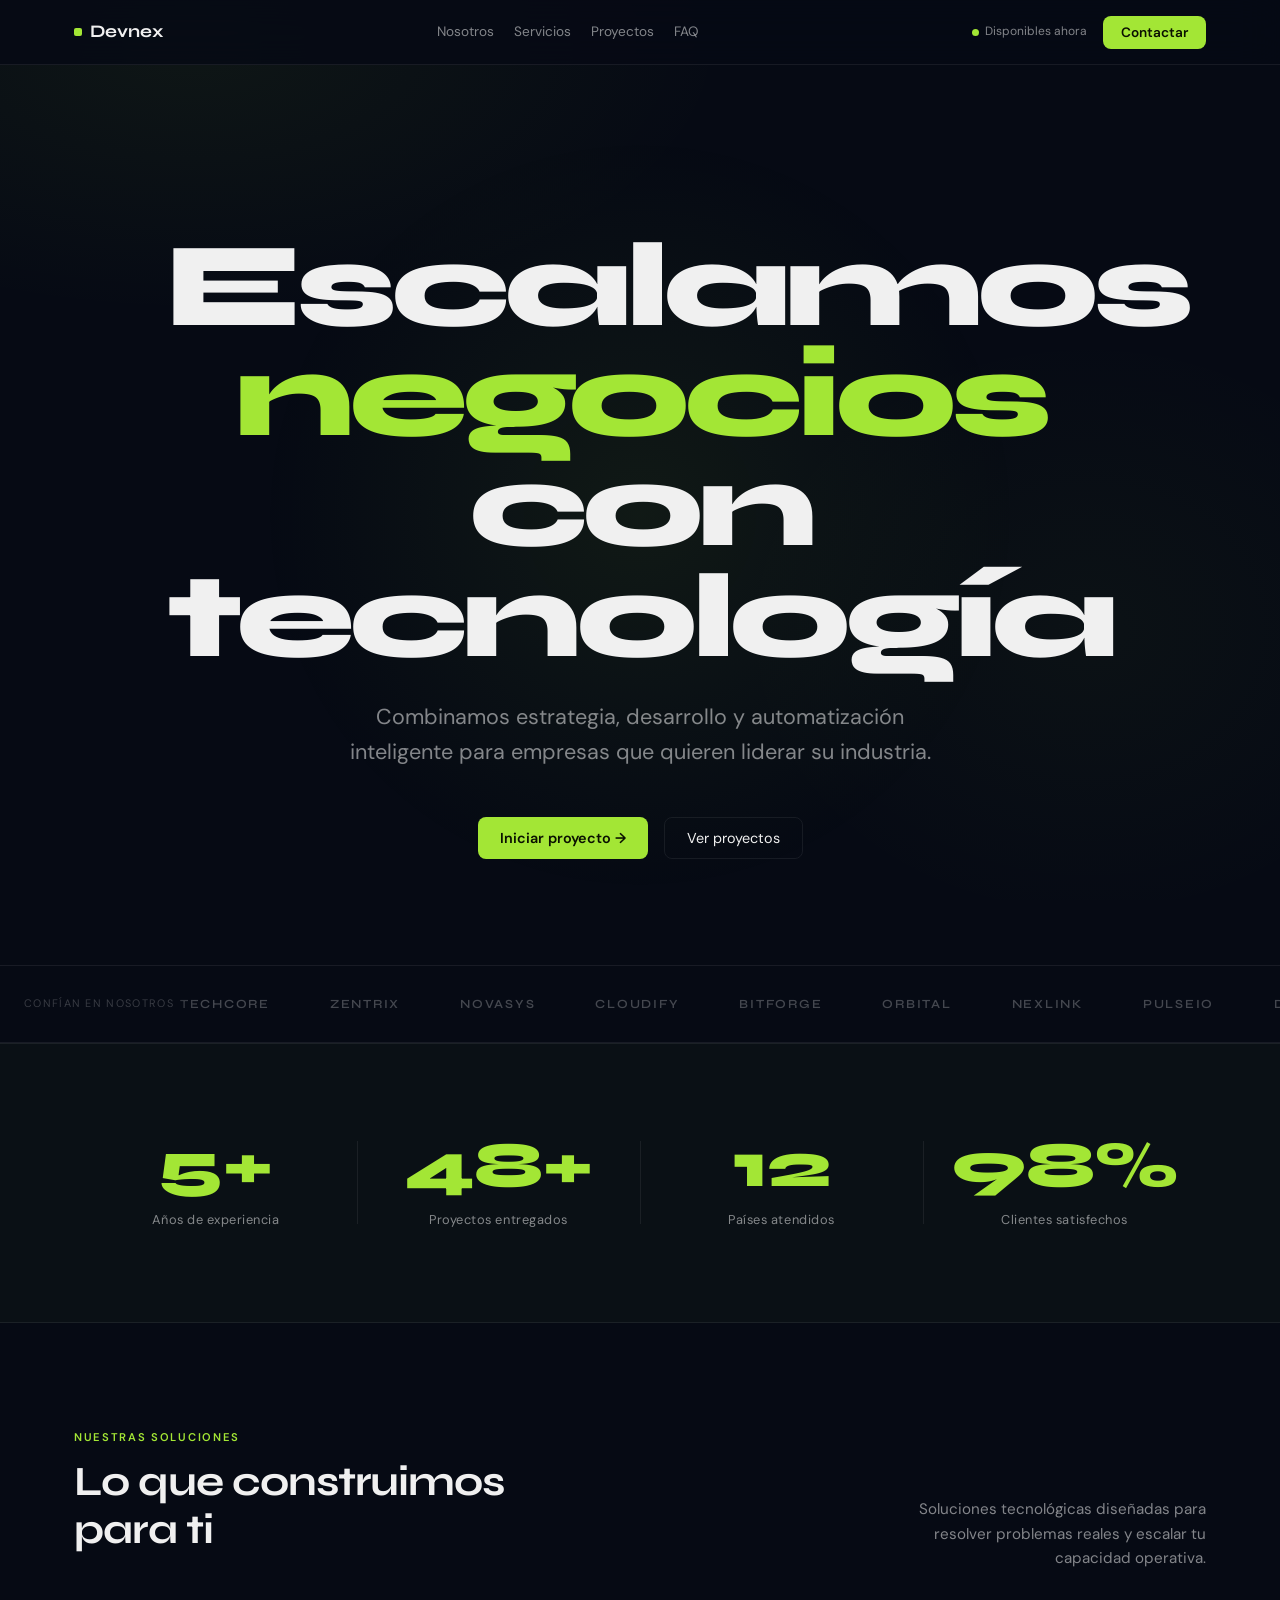
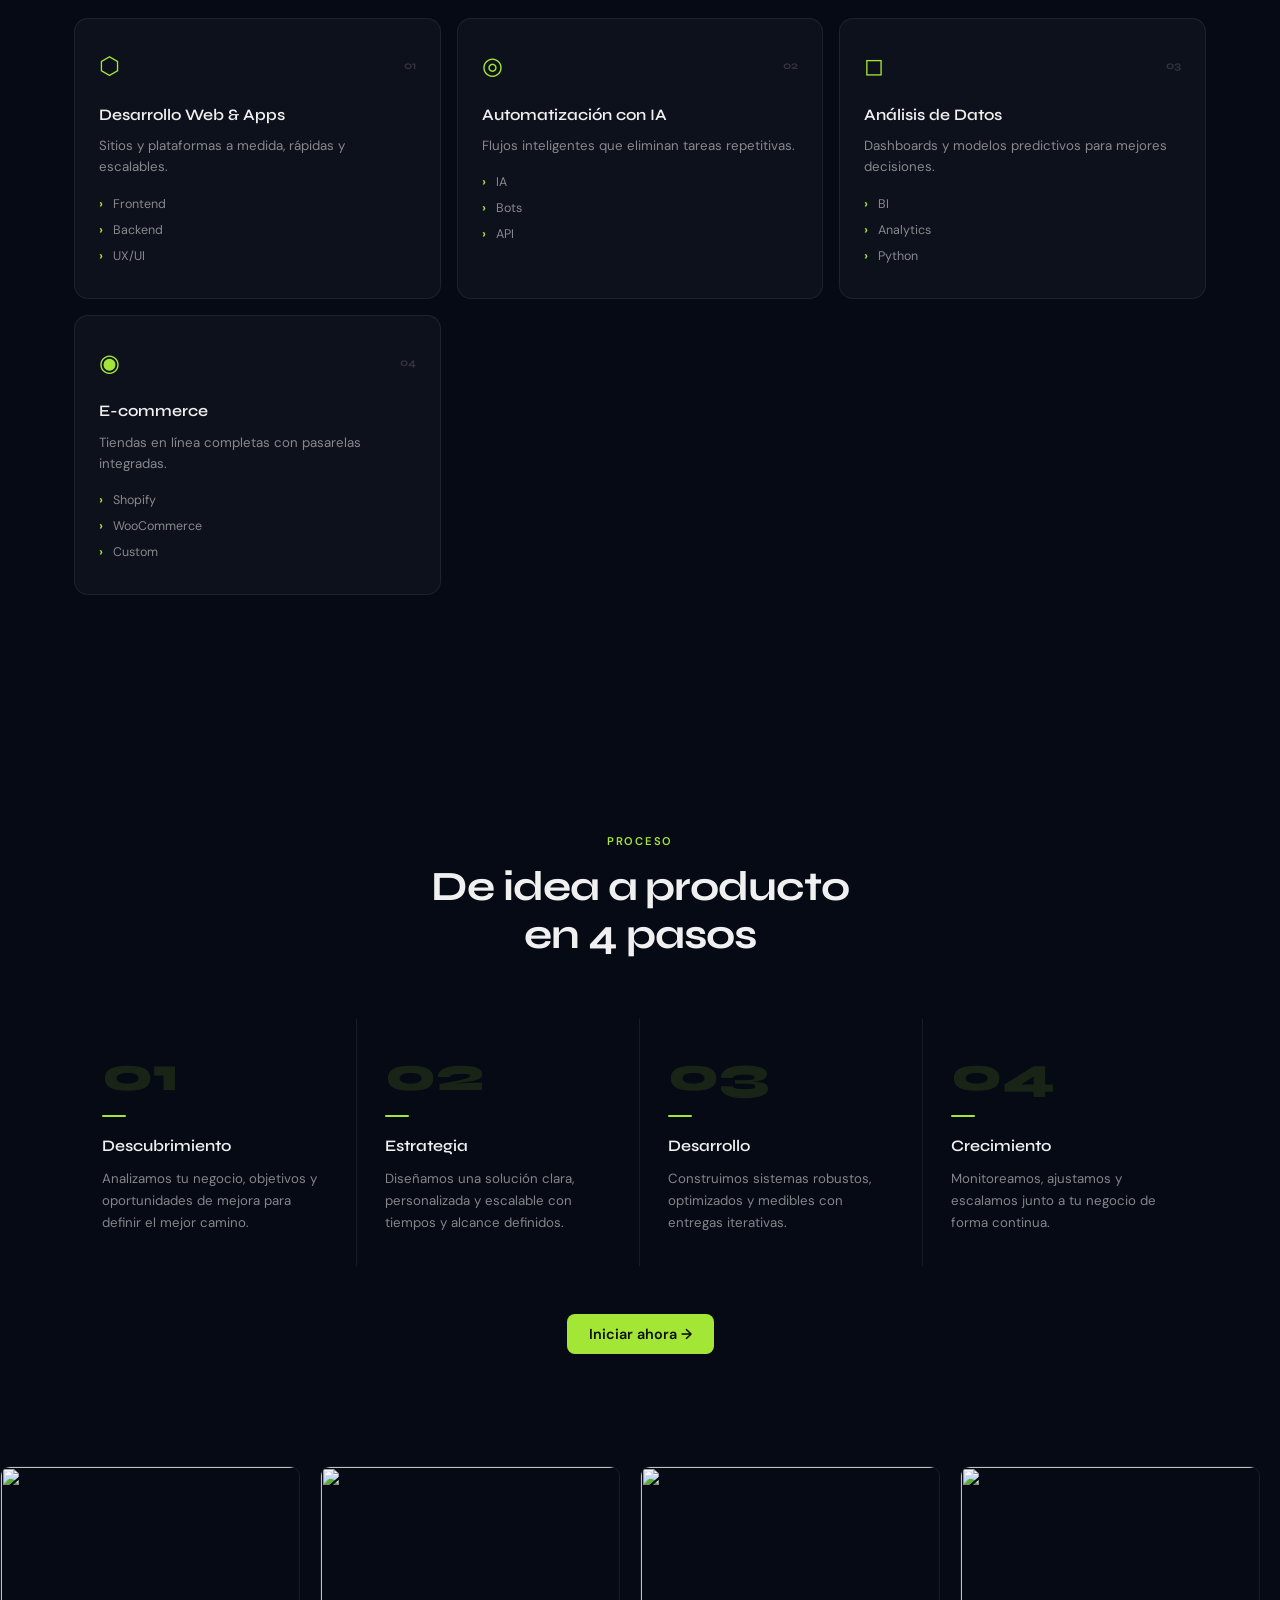
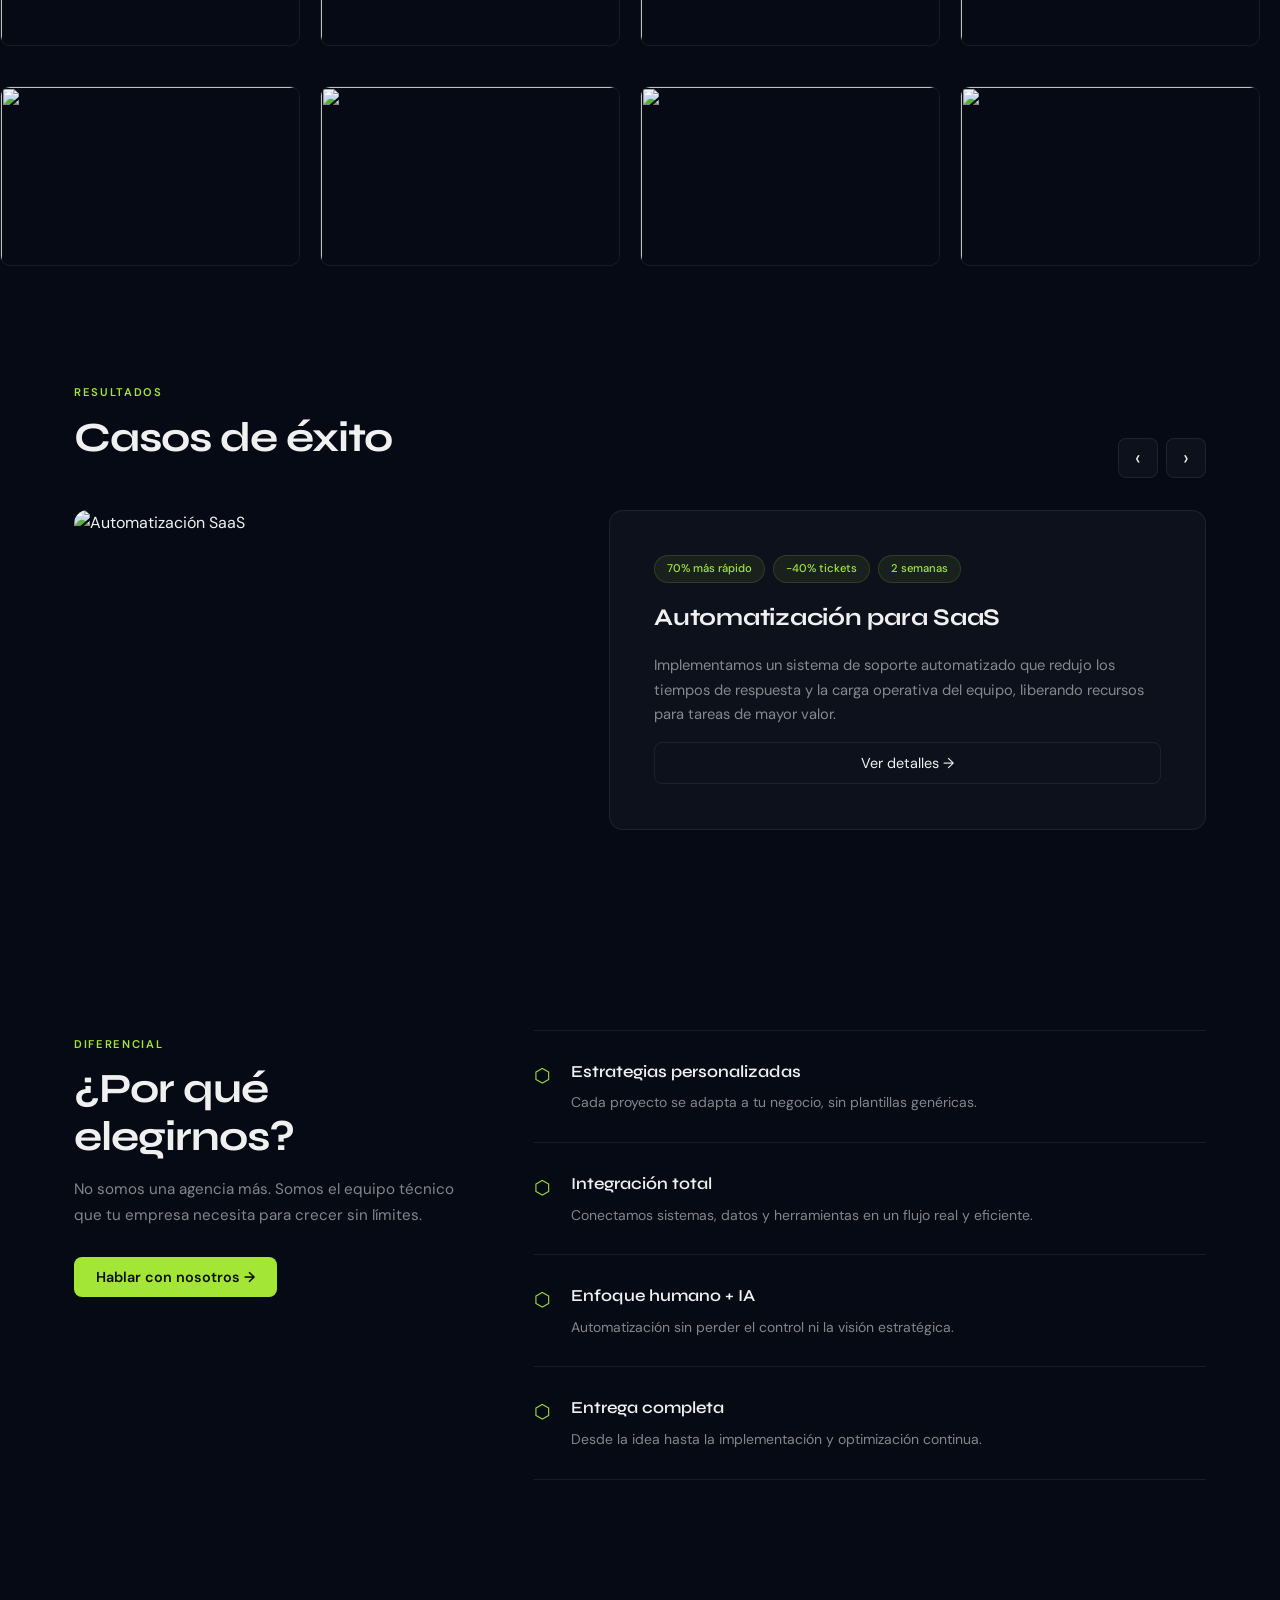
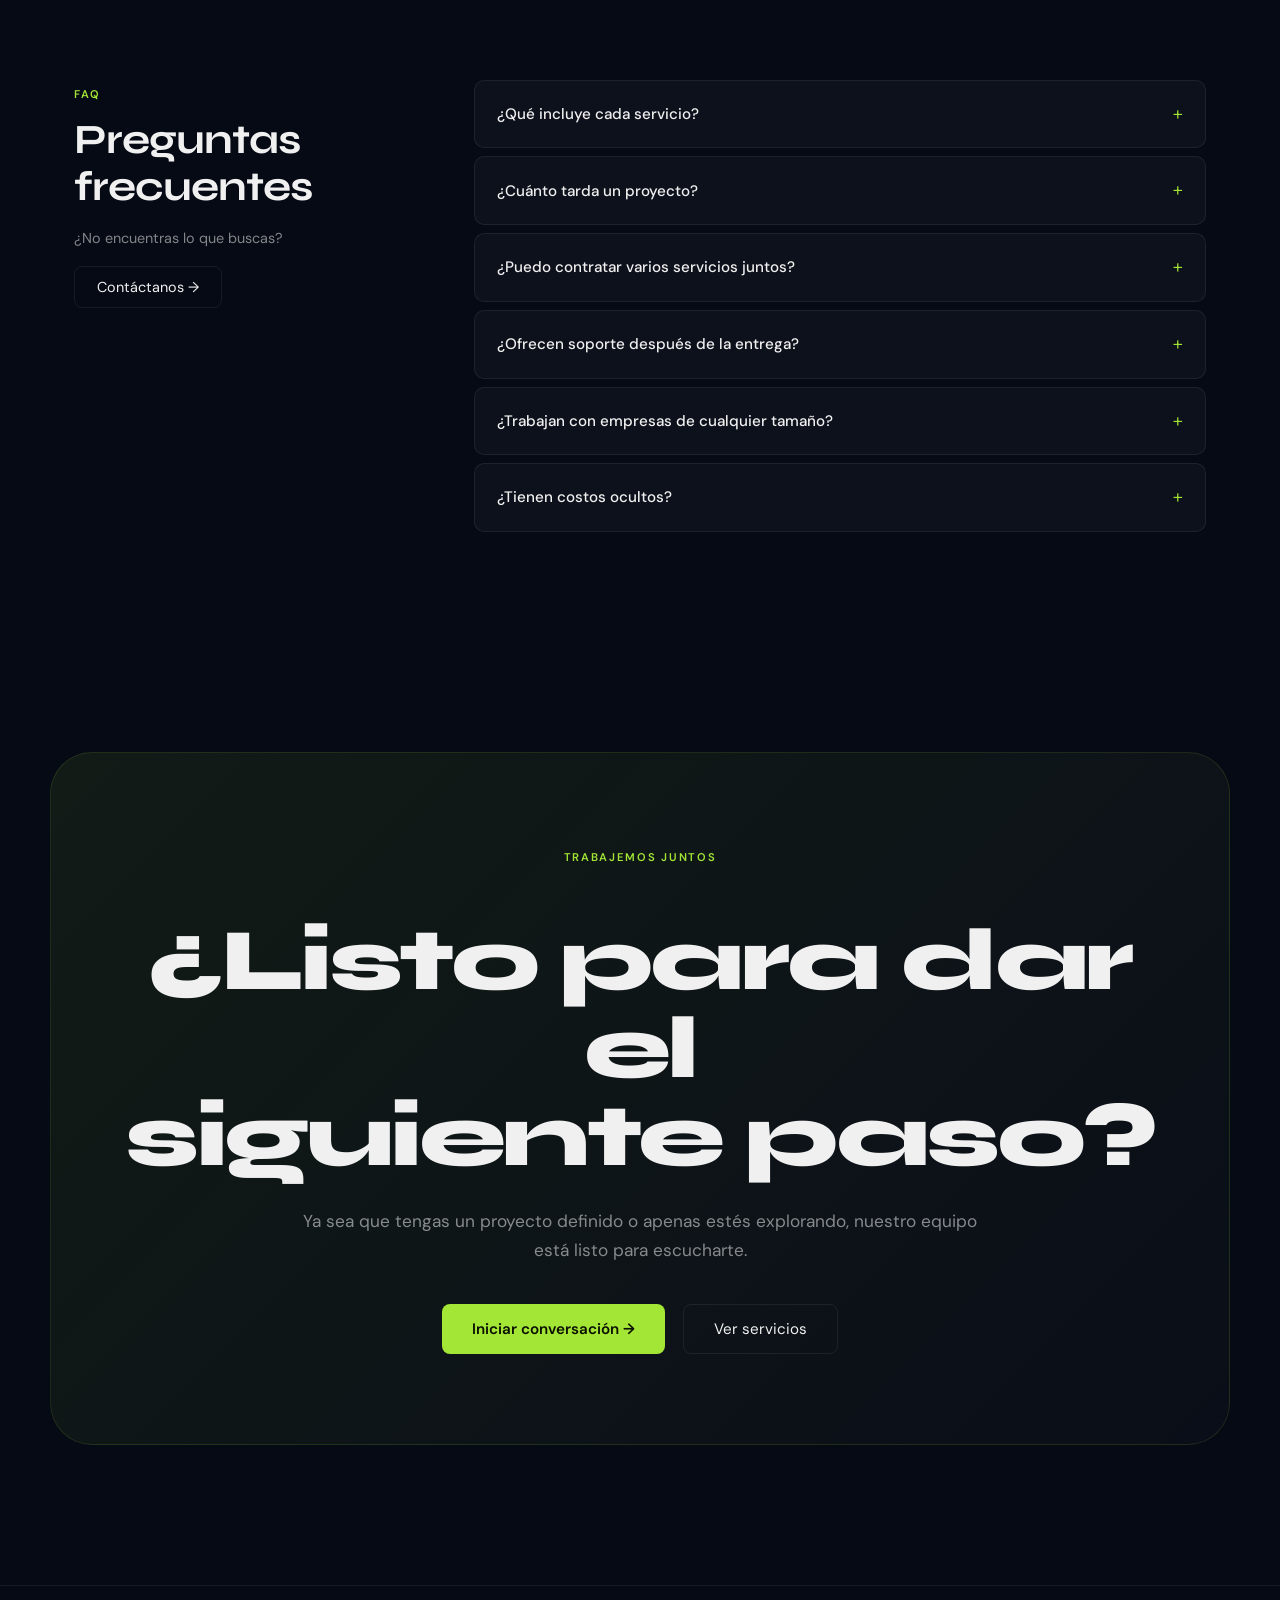
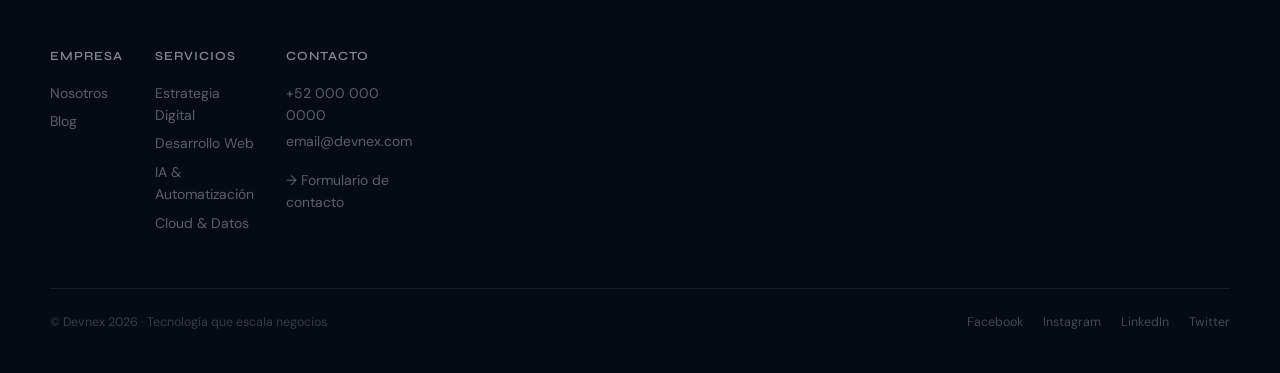
==== index.html @ ea2a99dd "pia" ====
<!doctype html>
<html lang="es">
    <head>
        <meta charset="UTF-8" />
        <meta name="viewport" content="width=device-width, initial-scale=1.0" />
        <title>Devnex — Tecnología que escala negocios</title>
        <link rel="stylesheet" href="css/style.css" />
        <link href="https://fonts.googleapis.com/css2?family=Syne:wght@700;800&family=DM+Sans:wght@400;500&display=swap" rel="stylesheet">
        <link
            href="https://fonts.googleapis.com/css2?family=Syne:wght@400;500;600;700;800&family=DM+Sans:ital,opsz,wght@0,9..40,300;0,9..40,400;0,9..40,500;1,9..40,300&display=swap"
            rel="stylesheet"
        />
    </head>
    <body>
        <header class="nav-wrapper">
            <div class="navbar">
                <a href="index.html" class="logo">
                    <span class="logo-dot"></span>Devnex
                </a>
                <nav class="nav-links">
                    <a href="nosotros.html">Nosotros</a>
                    <a href="carrito.html">Servicios</a>
                    <a href="#proyectos">Proyectos</a>
                    <a href="#faq">FAQ</a>
                </nav>
                <div class="nav-right">
                    <span class="nav-status"
                        ><span class="status-dot"></span>Disponibles ahora</span
                    >
                    <button
                        class="nav-btn"
                        onclick="window.location.href = 'contactar.html'"
                    >
                        Contactar
                    </button>
                </div>
                <button
                    class="nav-mobile-toggle"
                    id="mobileToggle"
                    aria-label="Menú"
                >
                    <span></span><span></span><span></span>
                </button>
            </div>
            <div class="nav-mobile-menu" id="mobileMenu">
                <a href="#mision">Nosotros</a>
                <a href="#servicios">Servicios</a>
                <a href="#proyectos">Proyectos</a>
                <a href="#faq">FAQ</a>
                <a href="contactar.html" class="mobile-cta">Contactar →</a>
            </div>
        </header>

        <main>
            <!-- HERO -->
            <section class="hero hero-centered">
                <div class="hero-noise"></div>
                <div class="hero-glow"></div>
                <div class="hero-inner">
                    <div class="hero-content-centered">
                        <h1 class="hero-title">
                            Escalamos<br />
                            <em>negocios</em><br />
                            con tecnología
                        </h1>
                        <p class="hero-sub">
                            Combinamos estrategia, desarrollo y automatización
                            inteligente para empresas que quieren liderar su
                            industria.
                        </p>
                        <div class="hero-actions">
                            <button
                                class="btn-primary"
                                onclick="window.location.href = 'contactar.html'"
                            >
                                Iniciar proyecto →
                            </button>
                            <button
                                class="btn-ghost"
                                onclick="document.getElementById('proyectos').scrollIntoView({ behavior: 'smooth' })"
                            >
                                Ver proyectos
                            </button>
                        </div>
                        </div>
                </div>
            </section>

            <!-- MARQUEE CLIENTES -->
            <div class="marquee-wrap">
                <div class="marquee-label">Confían en nosotros</div>
                <div class="marquee-track-wrap">
                    <div class="marquee-track">
                        <span>TechCore</span><span>Zentrix</span
                        ><span>NovaSys</span><span>Cloudify</span
                        ><span>BitForge</span><span>Orbital</span
                        ><span>Nexlink</span><span>PulseIO</span
                        ><span>DataBridge</span><span>Synapse</span>
                        <span>TechCore</span><span>Zentrix</span
                        ><span>NovaSys</span><span>Cloudify</span
                        ><span>BitForge</span><span>Orbital</span
                        ><span>Nexlink</span><span>PulseIO</span
                        ><span>DataBridge</span><span>Synapse</span>
                        <span>TechCore</span><span>Zentrix</span
                        ><span>NovaSys</span><span>Cloudify</span
                        ><span>BitForge</span><span>Orbital</span
                        ><span>Nexlink</span><span>PulseIO</span
                        ><span>DataBridge</span><span>Synapse</span>
                    </div>
                </div>
            </div>


            <!-- NÚMEROS -->
            <section class="numbers-section">
                <div class="numbers-inner">
                    <div class="number-item">
                        <span class="ni-num">5+</span>
                        <span class="ni-label">Años de experiencia</span>
                    </div>
                    <div class="number-item">
                        <span class="ni-num">48+</span>
                        <span class="ni-label">Proyectos entregados</span>
                    </div>
                    <div class="number-item">
                        <span class="ni-num">12</span>
                        <span class="ni-label">Países atendidos</span>
                    </div>
                    <div class="number-item">
                        <span class="ni-num">98%</span>
                        <span class="ni-label">Clientes satisfechos</span>
                    </div>
                </div>
            </section>
            <section id="Servicios" class="section">
                <div class="services-header">
                    <div>
                        <span class="section-tag">Nuestras Soluciones</span>
                        <h2 class="section-title">Lo que construimos<br>para ti</h2>
                    </div>
                    <p class="services-sub">
                        Soluciones tecnológicas diseñadas para resolver problemas reales y escalar tu capacidad operativa.
                    </p>
                </div>

                <div class="services-grid">
                    <div class="service-card" data-id="web">
                        <div class="service-check">✓</div>
                        <div class="sc-top">
                            <span class="service-icon">⬡</span>
                            <span class="sc-num">01</span>
                        </div>
                        <h3>Desarrollo Web & Apps</h3>
                        <p>Sitios y plataformas a medida, rápidas y escalables.</p>
                        <ul>
                            <li>Frontend</li>
                            <li>Backend</li>
                            <li>UX/UI</li>
                        </ul>
                    </div>

                    <div class="service-card" data-id="ia">
                        <div class="service-check">✓</div>
                        <div class="sc-top">
                            <span class="service-icon">◎</span>
                            <span class="sc-num">02</span>
                        </div>
                        <h3>Automatización con IA</h3>
                        <p>Flujos inteligentes que eliminan tareas repetitivas.</p>
                        <ul>
                            <li>IA</li>
                            <li>Bots</li>
                            <li>API</li>
                        </ul>
                    </div>

                    <div class="service-card" data-id="data">
                        <div class="service-check">✓</div>
                        <div class="sc-top">
                            <span class="service-icon">◻</span>
                            <span class="sc-num">03</span>
                        </div>
                        <h3>Análisis de Datos</h3>
                        <p>Dashboards y modelos predictivos para mejores decisiones.</p>
                        <ul>
                            <li>BI</li>
                            <li>Analytics</li>
                            <li>Python</li>
                        </ul>
                    </div>

                    <div class="service-card" data-id="ecommerce">
                        <div class="service-check">✓</div>
                        <div class="sc-top">
                            <span class="service-icon">◉</span>
                            <span class="sc-num">04</span>
                        </div>
                        <h3>E-commerce</h3>
                        <p>Tiendas en línea completas con pasarelas integradas.</p>
                        <ul>
                            <li>Shopify</li>
                            <li>WooCommerce</li>
                            <li>Custom</li>
                        </ul>
                    </div>
                </div>
            </section>

                <!-- CARRITO FLOTANTE -->
                <div class="cart-bar" id="cartBar">
                    <div class="cart-info">
                        <span class="cart-icon">🛒</span>
                        <span id="cartCount">0 servicio seleccionado</span>
                    </div>
                    <div class="cart-services" id="cartServices"></div>
                    <button onclick="irAContacto()" class="nav-btn">Solicitar cotización</button>
                </div>
            </section>

            <!-- PROCESO -->
            <section class="section process-section">
                <div class="process-header">
                    <div class="section-tag">Proceso</div>
                    <h2 class="section-title">
                        De idea a producto<br />en 4 pasos
                    </h2>
                </div>
                <div class="process-grid">
                    <div class="process-step">
                        <div class="ps-num">01</div>
                        <div class="ps-line"></div>
                        <h3>Descubrimiento</h3>
                        <p>
                            Analizamos tu negocio, objetivos y oportunidades de
                            mejora para definir el mejor camino.
                        </p>
                    </div>
                    <div class="process-step">
                        <div class="ps-num">02</div>
                        <div class="ps-line"></div>
                        <h3>Estrategia</h3>
                        <p>
                            Diseñamos una solución clara, personalizada y
                            escalable con tiempos y alcance definidos.
                        </p>
                    </div>
                    <div class="process-step">
                        <div class="ps-num">03</div>
                        <div class="ps-line"></div>
                        <h3>Desarrollo</h3>
                        <p>
                            Construimos sistemas robustos, optimizados y
                            medibles con entregas iterativas.
                        </p>
                    </div>
                    <div class="process-step">
                        <div class="ps-num">04</div>
                        <div class="ps-line"></div>
                        <h3>Crecimiento</h3>
                        <p>
                            Monitoreamos, ajustamos y escalamos junto a tu
                            negocio de forma continua.
                        </p>
                    </div>
                </div>
                <div class="process-cta">
                    <button
                        class="btn-primary"
                        onclick="window.location.href = 'contactar.html'"
                    >
                        Iniciar ahora →
                    </button>
                </div>
            </section>

            <!-- CARRUSEL PROYECTOS -->
            <div class="img-scroll-wrap">
                <div class="img-scroll-track left">
                    <img
                        src="https://www.titanui.com/wp-content/uploads/2025/10/21/aidea-saas-dashboard-ui-kit.webp"
                        alt=""
                    />
                    <img
                        src="https://cdn.prod.website-files.com/5f16d69f1760cdba99c3ce6e/673c8e25b0be5dd96d25e5a5_64b10c2aa24dbe4c82d6fa4d_11.png"
                        alt=""
                    />
                    <img
                        src="https://framerusercontent.com/images/juIgFVAOhsIo2TQvdl3am6Bp7w.png?width=2160&height=1534"
                        alt=""
                    />
                    <img
                        src="https://preview.redd.it/what-exactly-is-this-saas-ui-style-called-neon-grid-3d-v0-g70boej02qwe1.png?width=640&crop=smart&auto=webp&s=f8482c7e18ef972d7033864b88325ee93d3d7049"
                        alt=""
                    />
                    <img
                        src="https://miro.medium.com/v2/resize:fit:1400/1*g-vD8i6Gf-t-m9zwk8NJjg.png"
                        alt=""
                    />
                    <img
                        src="https://www.titanui.com/wp-content/uploads/2025/10/21/aidea-saas-dashboard-ui-kit.webp"
                        alt=""
                    />
                    <img
                        src="https://cdn.prod.website-files.com/5f16d69f1760cdba99c3ce6e/673c8e25b0be5dd96d25e5a5_64b10c2aa24dbe4c82d6fa4d_11.png"
                        alt=""
                    />
                    <img
                        src="https://framerusercontent.com/images/juIgFVAOhsIo2TQvdl3am6Bp7w.png?width=2160&height=1534"
                        alt=""
                    />
                </div>
            </div>
            <div class="img-scroll-wrap" style="margin-top: 16px">
                <div class="img-scroll-track right">
                    <img
                        src="https://miro.medium.com/v2/resize:fit:1400/1*g-vD8i6Gf-t-m9zwk8NJjg.png"
                        alt=""
                    />
                    <img
                        src="https://preview.redd.it/what-exactly-is-this-saas-ui-style-called-neon-grid-3d-v0-g70boej02qwe1.png?width=640&crop=smart&auto=webp&s=f8482c7e18ef972d7033864b88325ee93d3d7049"
                        alt=""
                    />
                    <img
                        src="https://www.titanui.com/wp-content/uploads/2025/10/21/aidea-saas-dashboard-ui-kit.webp"
                        alt=""
                    />
                    <img
                        src="https://framerusercontent.com/images/juIgFVAOhsIo2TQvdl3am6Bp7w.png?width=2160&height=1534"
                        alt=""
                    />
                    <img
                        src="https://cdn.prod.website-files.com/5f16d69f1760cdba99c3ce6e/673c8e25b0be5dd96d25e5a5_64b10c2aa24dbe4c82d6fa4d_11.png"
                        alt=""
                    />
                    <img
                        src="https://miro.medium.com/v2/resize:fit:1400/1*g-vD8i6Gf-t-m9zwk8NJjg.png"
                        alt=""
                    />
                    <img
                        src="https://preview.redd.it/what-exactly-is-this-saas-ui-style-called-neon-grid-3d-v0-g70boej02qwe1.png?width=640&crop=smart&auto=webp&s=f8482c7e18ef972d7033864b88325ee93d3d7049"
                        alt=""
                    />
                    <img
                        src="https://www.titanui.com/wp-content/uploads/2025/10/21/aidea-saas-dashboard-ui-kit.webp"
                        alt=""
                    />
                </div>
            </div>

            <!-- CASOS DE ÉXITO -->
            <section id="proyectos" class="section cases-section">
                <div class="cases-header">
                    <div>
                        <div class="section-tag">Resultados</div>
                        <h2 class="section-title">Casos de éxito</h2>
                    </div>
                    <div class="carousel-buttons">
                        <button id="prevBtn" aria-label="Anterior">‹</button>
                        <button id="nextBtn" aria-label="Siguiente">›</button>
                    </div>
                </div>
                <div class="carousel">
                    <div class="slide active">
                        <div class="slide-image">
                            <img
                                src="https://fiverr-res.cloudinary.com/images/q_auto,f_auto/gigs/292113560/original/9efb87c6de5c155f86d432d423388dc5d6fb74bb/design-dashboard-design-and-saas-dashboard-ui-ux.jpg"
                                alt="Automatización SaaS"
                            />
                        </div>
                        <div class="slide-content">
                            <div class="slide-tags">
                                <span>70% más rápido</span
                                ><span>−40% tickets</span><span>2 semanas</span>
                            </div>
                            <h3>Automatización para SaaS</h3>
                            <p>
                                Implementamos un sistema de soporte automatizado
                                que redujo los tiempos de respuesta y la carga
                                operativa del equipo, liberando recursos para
                                tareas de mayor valor.
                            </p>
                            <button
                                class="btn-ghost"
                                onclick="
                                    window.location.href = 'contactar.html'
                                "
                            >
                                Ver detalles →
                            </button>
                        </div>
                    </div>
                    <div class="slide">
                        <div class="slide-image">
                            <img
                                src="https://framerusercontent.com/images/juIgFVAOhsIo2TQvdl3am6Bp7w.png?width=2160&height=1534"
                                alt="Dashboard avanzado"
                            />
                        </div>
                        <div class="slide-content">
                            <div class="slide-tags">
                                <span>Tiempo real</span
                                ><span>+60% eficiencia</span
                                ><span>UX optimizada</span>
                            </div>
                            <h3>Dashboard avanzado</h3>
                            <p>
                                Desarrollamos un dashboard interactivo que
                                centraliza métricas clave en tiempo real,
                                facilitando decisiones basadas en datos. La
                                solución redujo tiempos de análisis y mejoró la
                                experiencia del equipo.
                            </p>
                            <button
                                class="btn-ghost"
                                onclick="
                                    window.location.href = 'contactar.html'
                                "
                            >
                                Ver detalles →
                            </button>
                        </div>
                    </div>
                </div>
            </section>

            <!-- POR QUÉ ELEGIRNOS -->
            <section class="section why-section">
                <div class="why-inner">
                    <div class="why-left">
                        <div class="section-tag">Diferencial</div>
                        <h2 class="section-title">¿Por qué<br />elegirnos?</h2>
                        <p>
                            No somos una agencia más. Somos el equipo técnico
                            que tu empresa necesita para crecer sin límites.
                        </p>
                        <button
                            class="btn-primary"
                            onclick="window.location.href = 'contactar.html'"
                        >
                            Hablar con nosotros →
                        </button>
                    </div>
                    <div class="why-right">
                        <div class="why-item">
                            <div class="wi-icon">⬡</div>
                            <div>
                                <h3>Estrategias personalizadas</h3>
                                <p>
                                    Cada proyecto se adapta a tu negocio, sin
                                    plantillas genéricas.
                                </p>
                            </div>
                        </div>
                        <div class="why-item">
                            <div class="wi-icon">⬡</div>
                            <div>
                                <h3>Integración total</h3>
                                <p>
                                    Conectamos sistemas, datos y herramientas en
                                    un flujo real y eficiente.
                                </p>
                            </div>
                        </div>
                        <div class="why-item">
                            <div class="wi-icon">⬡</div>
                            <div>
                                <h3>Enfoque humano + IA</h3>
                                <p>
                                    Automatización sin perder el control ni la
                                    visión estratégica.
                                </p>
                            </div>
                        </div>
                        <div class="why-item">
                            <div class="wi-icon">⬡</div>
                            <div>
                                <h3>Entrega completa</h3>
                                <p>
                                    Desde la idea hasta la implementación y
                                    optimización continua.
                                </p>
                            </div>
                        </div>
                    </div>
                </div>
            </section>

            <!-- FAQ -->
            <section id="faq" class="section faq-section">
                <div class="faq-inner">
                    <div class="faq-left">
                        <div class="section-tag">FAQ</div>
                        <h2 class="section-title">Preguntas<br />frecuentes</h2>
                        <p>¿No encuentras lo que buscas?</p>
                        <button
                            class="btn-ghost"
                            onclick="window.location.href = 'contactar.html'"
                            style="margin-top: 16px"
                        >
                            Contáctanos →
                        </button>
                    </div>
                    <div class="faq-right">
                        <details>
                            <summary>¿Qué incluye cada servicio?</summary>
                            <p>
                                Cada servicio incluye análisis inicial,
                                desarrollo o implementación, pruebas de calidad,
                                entrega final y soporte post-lanzamiento. El
                                alcance exacto se define en la consulta inicial
                                sin costo.
                            </p>
                        </details>
                        <details>
                            <summary>¿Cuánto tarda un proyecto?</summary>
                            <p>
                                Depende del alcance. Proyectos simples pueden
                                estar listos en 2–3 semanas; proyectos complejos
                                toman entre 6 y 12 semanas. Siempre definimos
                                tiempos claros desde el inicio.
                            </p>
                        </details>
                        <details>
                            <summary>
                                ¿Puedo contratar varios servicios juntos?
                            </summary>
                            <p>
                                Sí, muchos clientes contratan paquetes de
                                servicios complementarios. Usa el selector de
                                arriba para elegir lo que necesitas y te haremos
                                una propuesta integrada.
                            </p>
                        </details>
                        <details>
                            <summary>
                                ¿Ofrecen soporte después de la entrega?
                            </summary>
                            <p>
                                Sí. Todos los proyectos incluyen período de
                                soporte inicial. También ofrecemos planes de
                                mantenimiento continuo para asegurar que todo
                                funcione perfectamente a largo plazo.
                            </p>
                        </details>
                        <details>
                            <summary>
                                ¿Trabajan con empresas de cualquier tamaño?
                            </summary>
                            <p>
                                Desde startups hasta empresas consolidadas.
                                Adaptamos nuestro enfoque según el tamaño,
                                sector y necesidades específicas de cada
                                organización.
                            </p>
                        </details>
                        <details>
                            <summary>¿Tienen costos ocultos?</summary>
                            <p>
                                Nunca. Todas nuestras propuestas son detalladas,
                                transparentes y sin letra chica. El precio
                                acordado es el precio final.
                            </p>
                        </details>
                    </div>
                </div>
            </section>

            <section class="about-cta">
                <div class="about-cta-inner">
                    <div class="section-tag">Trabajemos juntos</div>
                    <h2>¿Listo para dar el<br />siguiente paso?</h2>
                    <p>
                        Ya sea que tengas un proyecto definido o apenas estés
                        explorando, nuestro equipo está listo para escucharte.
                    </p>
                    <div class="about-cta-actions">
                        <button
                            class="btn-primary btn-large"
                            onclick="window.location.href = 'contactar.html'"
                        >
                            Iniciar conversación →
                        </button>
                        <button
                            class="btn-ghost btn-large"
                            onclick="window.location.href = 'carrito.html'"
                        >
                            Ver servicios
                        </button>
                    </div>
                </div>
            </section>

            <!-- FOOTER -->
            <footer class="footer">
                <div class="footer-main">
                    <div class="footer-links">
                        <div>
                            <h4>Empresa</h4>
                            <a href="#mision">Nosotros</a>
                            <a href="#blog">Blog</a>
                        </div>
                        <div>
                            <h4>Servicios</h4>
                            <a href="#servicios">Estrategia Digital</a>
                            <a href="#servicios">Desarrollo Web</a>
                            <a href="#servicios">IA & Automatización</a>
                            <a href="#servicios">Cloud & Datos</a>
                        </div>
                        <div id="contacto">
                            <h4>Contacto</h4>
                            <p>+52 000 000 0000</p>
                            <p>email@devnex.com</p>
                            <a
                                href="contactar.html"
                                style="margin-top: 12px; display: inline-block"
                                >→ Formulario de contacto</a
                            >
                        </div>
                    </div>
                </div>
                <div class="footer-bottom">
                    <p class="copy">
                        © Devnex 2026 · Tecnología que escala negocios
                    </p>
                    <div class="footer-social">
                        <a href="#">Facebook</a>
                        <a href="#">Instagram</a>
                        <a href="#">LinkedIn</a>
                        <a href="#">Twitter</a>
                    </div>
                </div>
            </footer>
        </main>

        <script defer src="js/main.js"></script>
    </body>
</html>
---- css/style.css ----
*,
*::before,
*::after {
    margin: 0;
    padding: 0;
    box-sizing: border-box;
}

:root {
    --lime: #a3e635;
    --lime-dim: rgba(163, 230, 53, 0.1);
    --lime-glow: rgba(163, 230, 53, 0.22);
    --bg: #060a14;
    --bg-card: rgba(255, 255, 255, 0.03);
    --border: rgba(255, 255, 255, 0.07);
    --border-hover: rgba(163, 230, 53, 0.3);
    --text: #f0f0f0;
    --muted: rgba(255, 255, 255, 0.5);
    --font-display: "Syne", sans-serif;
    --font-body: "DM Sans", sans-serif;
    --radius: 14px;
    --max: 1180px;
}

html {
    scroll-behavior: smooth;
}

body {
    font-family: var(--font-body);
    color: var(--text);
    background: var(--bg);
    background-image:
        radial-gradient(
            ellipse 70% 50% at 15% 5%,
            rgba(163, 230, 53, 0.055) 0%,
            transparent 60%
        ),
        radial-gradient(
            ellipse 50% 60% at 85% 70%,
            rgba(163, 230, 53, 0.035) 0%,
            transparent 55%
        );
    background-attachment: fixed;
    line-height: 1.6;
    font-size: 16px;
    overflow-x: hidden;
}

.nav-wrapper {
    position: sticky;
    top: 0;
    z-index: 300;
    background: rgba(6, 10, 20, 0.85);
    backdrop-filter: blur(20px);
    border-bottom: 1px solid var(--border);
}

.navbar {
    display: flex;
    align-items: center;
    gap: 24px;
    max-width: var(--max);
    margin: 0 auto;
    padding: 0 24px;
    height: 64px;
}

.logo {
    font-family: var(--font-display);
    font-weight: 700;
    font-size: 1.1rem;
    display: flex;
    align-items: center;
    gap: 8px;
    text-decoration: none;
    color: var(--text);
    flex-shrink: 0;
}

.logo-dot {
    width: 8px;
    height: 8px;
    background: var(--lime);
    border-radius: 2px;
    flex-shrink: 0;
}

.nav-links {
    display: flex;
    gap: 20px;
    flex: 1;
    justify-content: center;
}

.nav-links a {
    color: var(--muted);
    text-decoration: none;
    font-size: 0.85rem;
    font-weight: 400;
    transition: color 0.2s;
    white-space: nowrap;
}
.nav-links a:hover {
    color: var(--text);
}

.nav-right {
    display: flex;
    align-items: center;
    gap: 16px;
    flex-shrink: 0;
}

.nav-status {
    display: flex;
    align-items: center;
    gap: 6px;
    font-size: 0.75rem;
    color: var(--muted);
    white-space: nowrap;
}

.status-dot {
    width: 7px;
    height: 7px;
    background: var(--lime);
    border-radius: 50%;
    animation: pulse-dot 2s ease-in-out infinite;
}

@keyframes pulse-dot {
    0%,
    100% {
        box-shadow: 0 0 0 0 rgba(163, 230, 53, 0.5);
    }
    50% {
        box-shadow: 0 0 0 5px rgba(163, 230, 53, 0);
    }
}

.nav-btn {
    background: var(--lime);
    color: #0a1000;
    font-family: var(--font-body);
    font-weight: 600;
    font-size: 0.85rem;
    padding: 8px 18px;
    border-radius: 8px;
    border: none;
    cursor: pointer;
    transition:
        opacity 0.2s,
        transform 0.15s;
    white-space: nowrap;
}
.nav-btn:hover {
    opacity: 0.9;
    transform: translateY(-1px);
}

.nav-mobile-toggle {
    display: none;
    flex-direction: column;
    gap: 5px;
    background: none;
    border: none;
    padding: 4px;
    cursor: pointer;
    margin-left: auto;
}
.nav-mobile-toggle span {
    display: block;
    width: 22px;
    height: 2px;
    background: var(--text);
    border-radius: 2px;
    transition:
        transform 0.25s,
        opacity 0.2s;
}
.nav-mobile-toggle.active span:nth-child(1) {
    transform: translateY(7px) rotate(45deg);
}
.nav-mobile-toggle.active span:nth-child(2) {
    opacity: 0;
}
.nav-mobile-toggle.active span:nth-child(3) {
    transform: translateY(-7px) rotate(-45deg);
}

.nav-mobile-menu {
    display: none;
    flex-direction: column;
    gap: 4px;
    padding: 16px 24px 20px;
    border-top: 1px solid var(--border);
    background: rgba(6, 10, 20, 0.97);
}
.nav-mobile-menu.open {
    display: flex;
}
.nav-mobile-menu a {
    color: var(--muted);
    text-decoration: none;
    font-size: 0.9rem;
    padding: 10px 0;
    border-bottom: 1px solid rgba(255, 255, 255, 0.04);
    transition: color 0.2s;
}
.nav-mobile-menu a:hover {
    color: var(--text);
}
.nav-mobile-menu .mobile-cta {
    color: var(--lime);
    border: none;
    margin-top: 8px;
    font-weight: 600;
}

button {
    cursor: pointer;
    font-family: var(--font-body);
}

.btn-primary {
    background: var(--lime);
    color: #0a1000;
    font-weight: 600;
    font-size: 0.9rem;
    padding: 11px 22px;
    border-radius: 8px;
    border: none;
    transition:
        opacity 0.2s,
        transform 0.15s;
}
.btn-primary:hover {
    opacity: 0.9;
    transform: translateY(-1px);
}

.btn-ghost {
    background: transparent;
    color: var(--text);
    font-size: 0.9rem;
    font-weight: 400;
    padding: 11px 22px;
    border-radius: 8px;
    border: 1px solid var(--border);
    transition:
        border-color 0.2s,
        background 0.2s;
    text-decoration: none;
    display: inline-block;
}
.btn-ghost:hover {
    border-color: rgba(255, 255, 255, 0.2);
    background: rgba(255, 255, 255, 0.04);
}

.btn-large {
    padding: 14px 30px;
    font-size: 0.95rem;
}

.badge {
    display: inline-block;
    background: rgba(163, 230, 53, 0.1);
    border: 1px solid rgba(163, 230, 53, 0.2);
    color: var(--lime);
    padding: 5px 14px;
    border-radius: 20px;
    font-size: 0.78rem;
    font-weight: 500;
}

.section-tag {
    display: inline-block;
    font-size: 0.7rem;
    font-weight: 600;
    letter-spacing: 0.15em;
    text-transform: uppercase;
    color: var(--lime);
    margin-bottom: 12px;
}

.section-title {
    font-family: var(--font-display);
    font-size: clamp(1.8rem, 3.5vw, 2.6rem);
    font-weight: 700;
    letter-spacing: -0.025em;
    line-height: 1.15;
    margin-bottom: 16px;
}

.section {
    max-width: var(--max);
    margin: 0 auto;
    padding: 100px 24px;
}

/* Heroooo */

/* ============================================
   3. HERO (CENTRAL Y POTENTE - ESTILO REFERENCIA)
   ============================================ */
.hero {
    position: relative;
    min-height: 100vh;
    display: flex;
    align-items: center;
    justify-content: center;
    text-align: center;
    padding: 140px 20px 80px; /* Espacio para que la navbar no tape el texto */
    overflow: hidden;
}

/* El resplandor verde suave de fondo */
.hero-glow {
    position: absolute;
    top: 50%;
    left: 50%;
    transform: translate(-50%, -50%);
    width: 60vw;
    height: 60vw;
    background: radial-gradient(
        circle,
        rgba(163, 230, 53, 0.07) 0%,
        transparent 70%
    );
    pointer-events: none;
    z-index: 1;
}

/* Textura de grano (Noise) para acabado profesional */
.hero-noise {
    position: absolute;
    inset: 0;
    background-image: url("https://grainy-gradients.vercel.app/noise.svg");
    opacity: 0.12;
    pointer-events: none;
    mix-blend-mode: overlay;
    z-index: 2;
}

.hero-inner {
    position: relative;
    z-index: 10;
    width: min(950px, 100%);
    margin-inline: auto;
}

.hero-title {
    font-family: var(--font-display);
    font-size: clamp(
        3.5rem,
        10vw,
        7.5rem
    ); /* Tamaño fluido: gigante en PC, ajustado en móvil */
    line-height: 0.92;
    font-weight: 800;
    letter-spacing: -0.05em;
    margin-bottom: 28px;
    color: var(--text);
}

.hero-title em {
    font-style: normal;
    color: var(--lime); /* Resalta "negocios" en verde */
}

.hero-sub {
    font-size: clamp(1.1rem, 2vw, 1.35rem);
    color: var(--muted);
    max-width: 600px;
    margin-inline: auto;
    margin-bottom: 48px;
    line-height: 1.6;
}

.hero-actions {
    display: flex;
    gap: 16px;
    justify-content: center;
    flex-wrap: wrap;
}

/* Botones específicos para el Hero */
.btn-primary-lg {
    background: var(--lime);
    color: #060a14;
    padding: 18px 40px;
    border-radius: 18px;
    font-weight: 700;
    font-size: 1.1rem;
    text-decoration: none;
    transition: 0.3s cubic-bezier(0.4, 0, 0.2, 1);
    border: none;
    cursor: pointer;
    display: inline-block;
}

.btn-primary-lg:hover {
    transform: translateY(-4px);
    box-shadow: 0 12px 30px var(--lime-glow);
}

.btn-ghost-lg {
    background: rgba(255, 255, 255, 0.03);
    color: var(--text);
    padding: 18px 40px;
    border-radius: 18px;
    font-weight: 600;
    font-size: 1.1rem;
    text-decoration: none;
    border: 1px solid var(--border);
    transition: 0.3s;
    display: inline-block;
}

.btn-ghost-lg:hover {
    background: rgba(255, 255, 255, 0.08);
    border-color: var(--muted);
}

/* ---- MARQUEE (Empresas - Parte inferior del Hero) ---- */
.hero-footer {
    margin-top: 100px;
    opacity: 0.5;
}

.hero-footer p {
    font-size: 0.85rem;
    text-transform: uppercase;
    letter-spacing: 0.2em;
    color: var(--muted);
    margin-bottom: 30px;
}

/* Animación de entrada para que el texto aparezca suavemente */
.hero-inner {
    animation: fadeUp 1s cubic-bezier(0.2, 0.8, 0.2, 1) forwards;
}

@keyframes fadeUp {
    from {
        opacity: 0;
        transform: translateY(40px);
    }
    to {
        opacity: 1;
        transform: translateY(0);
    }
}

.marquee-wrap {
    border-top: 1px solid var(--border);
    border-bottom: 1px solid var(--border);
    padding: 28px 0;
    overflow: hidden;
    position: relative;
}

.marquee-label {
    position: absolute;
    left: 0;
    top: 0;
    bottom: 0;
    display: flex;
    align-items: center;
    padding: 0 24px;
    font-size: 0.68rem;
    letter-spacing: 0.12em;
    text-transform: uppercase;
    color: rgba(255, 255, 255, 0.2);
    background: linear-gradient(to right, var(--bg) 70%, transparent);
    z-index: 1;
    white-space: nowrap;
}

.marquee-track-wrap {
    overflow: hidden;
}

.marquee-track {
    display: flex;
    gap: 60px;
    width: max-content;
    animation: marquee 30s linear infinite;
    padding-left: 180px;
}

.marquee-track span {
    font-family: var(--font-display);
    font-size: 0.78rem;
    font-weight: 600;
    letter-spacing: 0.14em;
    text-transform: uppercase;
    color: rgba(255, 255, 255, 0.25);
    white-space: nowrap;
    transition: color 0.2s;
}

.marquee-track span:hover {
    color: rgba(255, 255, 255, 0.6);
}

@keyframes marquee {
    from {
        transform: translateX(0);
    }
    to {
        transform: translateX(-33.33%);
    }
}

.mv-section {
    border-top: 1px solid var(--border);
}

.mv-header {
    margin-bottom: 60px;
}

.mv-body {
    display: grid;
    grid-template-columns: 1fr 1fr;
    gap: 60px;
    align-items: start;
}

.mv-text p {
    color: var(--muted);
    font-size: 1rem;
    line-height: 1.75;
    margin-bottom: 20px;
    max-width: 480px;
}

.mv-values {
    display: flex;
    gap: 8px;
    flex-wrap: wrap;
    margin-top: 32px;
}

.mv-values span {
    background: var(--bg-card);
    border: 1px solid var(--border);
    color: var(--muted);
    padding: 6px 16px;
    border-radius: 20px;
    font-size: 0.78rem;
    transition:
        border-color 0.2s,
        color 0.2s;
}
.mv-values span:hover {
    border-color: var(--border-hover);
    color: var(--text);
}

.mv-cards {
    display: flex;
    flex-direction: column;
    gap: 16px;
}

.mv-card {
    padding: 32px;
    background: var(--bg-card);
    border: 1px solid var(--border);
    border-radius: var(--radius);
    transition: border-color 0.3s;
}
.mv-card:hover {
    border-color: var(--border-hover);
}

.mvc-num {
    font-family: var(--font-display);
    font-size: 3rem;
    font-weight: 800;
    color: rgba(163, 230, 53, 0.1);
    line-height: 1;
    margin-bottom: 8px;
}

.mv-card h3 {
    font-family: var(--font-display);
    font-size: 1.2rem;
    font-weight: 700;
    margin-bottom: 8px;
}

.mv-card p {
    color: var(--muted);
    font-size: 0.9rem;
    line-height: 1.65;
}

.numbers-section {
    border-top: 1px solid var(--border);
    border-bottom: 1px solid var(--border);
    background: rgba(163, 230, 53, 0.025);
}

.numbers-inner {
    max-width: var(--max);
    margin: 0 auto;
    padding: 70px 24px;
    display: grid;
    grid-template-columns: repeat(4, 1fr);
    gap: 0;
}

.number-item {
    text-align: center;
    padding: 20px;
    position: relative;
}

.number-item + .number-item::before {
    content: "";
    position: absolute;
    left: 0;
    top: 20%;
    bottom: 20%;
    width: 1px;
    background: var(--border);
}

.ni-num {
    display: block;
    font-family: var(--font-display);
    font-size: clamp(2.5rem, 5vw, 4rem);
    font-weight: 800;
    color: var(--lime);
    line-height: 1;
    margin-bottom: 8px;
}

.ni-label {
    font-size: 0.8rem;
    color: var(--muted);
    letter-spacing: 0.04em;
}

.services-header {
    display: flex;
    justify-content: space-between;
    align-items: flex-end;
    margin-bottom: 48px;
}

.services-sub {
    color: var(--muted);
    font-size: 0.95rem;
    max-width: 320px;
    text-align: right;
}

.services-grid {
    display: grid;
    grid-template-columns: repeat(3, 1fr);
    gap: 16px;
    margin-bottom: 32px;
}

.service-card {
    position: relative;
    padding: 28px 24px;
    background: var(--bg-card);
    border: 1px solid var(--border);
    border-radius: var(--radius);
    cursor: pointer;
    transition:
        border-color 0.25s,
        transform 0.25s,
        background 0.25s;
    user-select: none;
}

.service-card:hover {
    border-color: rgba(255, 255, 255, 0.15);
    transform: translateY(-3px);
}
.service-card.selected {
    border-color: var(--lime);
    background: rgba(163, 230, 53, 0.06);
}

.service-check {
    position: absolute;
    top: 16px;
    right: 16px;
    width: 22px;
    height: 22px;
    background: var(--lime);
    color: #0a1000;
    border-radius: 50%;
    display: flex;
    align-items: center;
    justify-content: center;
    font-size: 0.7rem;
    font-weight: 700;
    opacity: 0;
    transform: scale(0.5);
    transition:
        opacity 0.2s,
        transform 0.2s;
}
.service-card.selected .service-check {
    opacity: 1;
    transform: scale(1);
}

.sc-top {
    display: flex;
    justify-content: space-between;
    align-items: center;
    margin-bottom: 16px;
}
.service-icon {
    font-size: 1.5rem;
    color: var(--lime);
}
.sc-num {
    font-family: var(--font-display);
    font-size: 0.7rem;
    color: rgba(255, 255, 255, 0.15);
    font-weight: 700;
}

.service-card h3 {
    font-family: var(--font-display);
    font-size: 1rem;
    font-weight: 600;
    margin-bottom: 8px;
}
.service-card p {
    color: var(--muted);
    font-size: 0.83rem;
    line-height: 1.6;
    margin-bottom: 14px;
}
.service-card ul {
    list-style: none;
}
.service-card li {
    font-size: 0.78rem;
    color: var(--muted);
    padding: 3px 0 3px 14px;
    position: relative;
}
.service-card li::before {
    content: "›";
    position: absolute;
    left: 0;
    color: var(--lime);
    font-weight: 700;
}

.services-footer {
    text-align: center;
    padding-top: 8px;
}

.cart-bar {
    position: fixed;
    bottom: 28px;
    left: 50%;
    transform: translateX(-50%) translateY(120px);
    opacity: 0;
    background: #0d1322;
    border: 1px solid rgba(163, 230, 53, 0.35);
    border-radius: var(--radius);
    padding: 14px 20px;
    display: flex;
    align-items: center;
    gap: 16px;
    z-index: 500;
    box-shadow:
        0 20px 60px rgba(0, 0, 0, 0.6),
        0 0 40px rgba(163, 230, 53, 0.08);
    transition:
        transform 0.35s cubic-bezier(0.34, 1.56, 0.64, 1),
        opacity 0.3s;
    max-width: 660px;
    width: calc(100% - 48px);
}
.cart-bar.visible {
    transform: translateX(-50%) translateY(0);
    opacity: 1;
}
.cart-info {
    display: flex;
    align-items: center;
    gap: 8px;
    font-size: 0.875rem;
    font-weight: 500;
    white-space: nowrap;
}
.cart-services {
    display: flex;
    gap: 6px;
    flex-wrap: wrap;
    flex: 1;
}
.cart-tag {
    background: var(--lime-dim);
    border: 1px solid rgba(163, 230, 53, 0.2);
    color: var(--lime);
    font-size: 0.7rem;
    padding: 3px 10px;
    border-radius: 20px;
    font-weight: 500;
}

.process-header {
    text-align: center;
    margin-bottom: 60px;
}

.process-grid {
    display: grid;
    grid-template-columns: repeat(4, 1fr);
    gap: 0;
}

.process-step {
    padding: 32px 28px;
    border-right: 1px solid var(--border);
    transition: background 0.3s;
    position: relative;
}
.process-step:last-child {
    border-right: none;
}
.process-step:hover {
    background: rgba(163, 230, 53, 0.03);
}

.ps-num {
    font-family: var(--font-display);
    font-size: 3rem;
    font-weight: 800;
    color: rgba(163, 230, 53, 0.12);
    line-height: 1;
    margin-bottom: 16px;
}

.ps-line {
    width: 24px;
    height: 2px;
    background: var(--lime);
    margin-bottom: 16px;
    border-radius: 1px;
}

.process-step h3 {
    font-family: var(--font-display);
    font-size: 1rem;
    font-weight: 600;
    margin-bottom: 10px;
}
.process-step p {
    color: var(--muted);
    font-size: 0.83rem;
    line-height: 1.65;
}

.process-cta {
    text-align: center;
    margin-top: 48px;
}

.img-scroll-wrap {
    overflow: hidden;
    padding: 12px 0;
}

.img-scroll-track {
    display: flex;
    gap: 20px;
    width: max-content;
}
.img-scroll-track.left {
    animation: marquee 32s linear infinite;
}
.img-scroll-track.right {
    animation: marquee-rev 32s linear infinite;
}

.img-scroll-track img {
    width: 300px;
    height: 180px;
    object-fit: cover;
    border-radius: 10px;
    border: 1px solid var(--border);
    transition:
        transform 0.3s,
        box-shadow 0.3s;
}
.img-scroll-track img:hover {
    transform: scale(1.04);
    box-shadow: 0 0 30px rgba(163, 230, 53, 0.18);
}
.img-scroll-wrap:hover .img-scroll-track {
    animation-play-state: paused;
}

@keyframes marquee-rev {
    from {
        transform: translateX(-50%);
    }
    to {
        transform: translateX(0);
    }
}

.cases-header {
    display: flex;
    justify-content: space-between;
    align-items: flex-end;
    margin-bottom: 32px;
}

.carousel-buttons {
    display: flex;
    gap: 8px;
}
.carousel-buttons button {
    width: 40px;
    height: 40px;
    border-radius: 8px;
    background: var(--bg-card);
    border: 1px solid var(--border);
    color: var(--text);
    font-size: 1.3rem;
    transition:
        border-color 0.2s,
        background 0.2s;
}
.carousel-buttons button:hover {
    border-color: var(--border-hover);
    background: var(--lime-dim);
}

.slide {
    display: none;
    gap: 28px;
}
.slide.active {
    display: flex;
}
.slide-image {
    flex: 1;
}
.slide-image img {
    width: 100%;
    height: 100%;
    min-height: 320px;
    object-fit: cover;
    border-radius: var(--radius);
}
.slide-content {
    flex: 1;
    padding: 44px;
    background: var(--bg-card);
    border: 1px solid var(--border);
    border-radius: var(--radius);
    display: flex;
    flex-direction: column;
    justify-content: center;
    gap: 16px;
}

.slide-tags {
    display: flex;
    gap: 8px;
    flex-wrap: wrap;
}
.slide-tags span {
    font-size: 0.7rem;
    padding: 4px 12px;
    border-radius: 20px;
    background: rgba(163, 230, 53, 0.08);
    border: 1px solid rgba(163, 230, 53, 0.15);
    color: var(--lime);
    font-weight: 500;
}
.slide-content h3 {
    font-family: var(--font-display);
    font-size: 1.5rem;
    font-weight: 700;
    letter-spacing: -0.01em;
}
.slide-content p {
    color: var(--muted);
    font-size: 0.92rem;
    line-height: 1.65;
}

.team-section .section-title {
    margin-bottom: 48px;
}

.team-grid {
    display: grid;
    grid-template-columns: repeat(4, 1fr);
    gap: 16px;
}

.team-card {
    padding: 28px 24px;
    background: var(--bg-card);
    border: 1px solid var(--border);
    border-radius: var(--radius);
    transition:
        border-color 0.3s,
        transform 0.3s;
}
.team-card:hover {
    border-color: var(--border-hover);
    transform: translateY(-4px);
}

.team-avatar {
    width: 52px;
    height: 52px;
    border-radius: 12px;
    display: flex;
    align-items: center;
    justify-content: center;
    font-family: var(--font-display);
    font-weight: 700;
    font-size: 1rem;
    color: rgba(255, 255, 255, 0.9);
    margin-bottom: 16px;
}

.team-info h3 {
    font-family: var(--font-display);
    font-size: 0.95rem;
    font-weight: 700;
    margin-bottom: 4px;
}
.team-info span {
    font-size: 0.75rem;
    color: var(--lime);
    font-weight: 500;
    display: block;
    margin-bottom: 10px;
}
.team-info p {
    color: var(--muted);
    font-size: 0.82rem;
    line-height: 1.6;
}

.why-inner {
    display: grid;
    grid-template-columns: 380px 1fr;
    gap: 80px;
    align-items: start;
}

.why-left {
    position: sticky;
    top: 100px;
}
.why-left p {
    color: var(--muted);
    font-size: 0.95rem;
    line-height: 1.7;
    margin-bottom: 28px;
}

.why-right {
    display: flex;
    flex-direction: column;
    gap: 0;
}

.why-item {
    display: flex;
    gap: 20px;
    padding: 28px 0;
    border-bottom: 1px solid var(--border);
    transition: background 0.2s;
}
.why-item:first-child {
    border-top: 1px solid var(--border);
}
.why-item:hover {
    padding-left: 12px;
}

.wi-icon {
    font-size: 1.2rem;
    color: var(--lime);
    flex-shrink: 0;
    margin-top: 2px;
}
.why-item h3 {
    font-family: var(--font-display);
    font-size: 1.05rem;
    font-weight: 600;
    margin-bottom: 6px;
}
.why-item p {
    color: var(--muted);
    font-size: 0.875rem;
    line-height: 1.6;
}

.blog-header {
    display: flex;
    justify-content: space-between;
    align-items: flex-end;
    margin-bottom: 36px;
}

.blog-grid {
    display: grid;
    grid-template-columns: 1fr 1fr 1fr;
    gap: 16px;
}

.blog-card {
    background: var(--bg-card);
    border: 1px solid var(--border);
    border-radius: var(--radius);
    overflow: hidden;
    transition:
        border-color 0.25s,
        transform 0.25s;
}
.blog-card:hover {
    border-color: rgba(255, 255, 255, 0.15);
    transform: translateY(-3px);
}

.blog-card--featured {
    grid-column: span 1;
}

.blog-img {
    overflow: hidden;
    height: 180px;
}
.blog-img img {
    width: 100%;
    height: 100%;
    object-fit: cover;
    transition: transform 0.4s;
}
.blog-card:hover .blog-img img {
    transform: scale(1.04);
}

.blog-body {
    padding: 24px;
}
.blog-cat {
    font-size: 0.68rem;
    font-weight: 600;
    letter-spacing: 0.1em;
    text-transform: uppercase;
    color: var(--lime);
    display: block;
    margin-bottom: 8px;
}
.blog-card h3 {
    font-family: var(--font-display);
    font-size: 0.95rem;
    font-weight: 700;
    line-height: 1.35;
    margin-bottom: 10px;
    padding: 0 24px;
}
.blog-card--featured h3 {
    padding: 0;
}
.blog-card p {
    color: var(--muted);
    font-size: 0.82rem;
    line-height: 1.6;
    padding: 0 24px;
    margin-bottom: 16px;
}
.blog-card--featured p {
    padding: 0;
}
.blog-link {
    color: var(--lime);
    font-size: 0.8rem;
    font-weight: 600;
    text-decoration: none;
    padding: 0 24px;
    display: inline-block;
    margin-bottom: 24px;
    transition: opacity 0.2s;
}
.blog-card--featured .blog-link {
    padding: 0;
}
.blog-link:hover {
    opacity: 0.7;
}

.blog-card:not(.blog-card--featured) .blog-cat {
    padding: 24px 24px 0;
}

.faq-inner {
    display: grid;
    grid-template-columns: 320px 1fr;
    gap: 80px;
    align-items: start;
}

.faq-left {
    position: sticky;
    top: 100px;
}
.faq-left p {
    color: var(--muted);
    font-size: 0.9rem;
}

.faq-right {
    display: flex;
    flex-direction: column;
    gap: 8px;
}

details {
    background: var(--bg-card);
    border: 1px solid var(--border);
    border-radius: 10px;
    overflow: hidden;
    transition: border-color 0.2s;
}
details[open] {
    border-color: rgba(255, 255, 255, 0.12);
}

summary {
    cursor: pointer;
    padding: 18px 22px;
    font-weight: 500;
    font-size: 0.95rem;
    list-style: none;
    display: flex;
    justify-content: space-between;
    align-items: center;
}
summary::after {
    content: "+";
    color: var(--lime);
    font-size: 1.2rem;
    font-weight: 300;
    flex-shrink: 0;
    transition: transform 0.2s;
}
details[open] summary::after {
    transform: rotate(45deg);
}
summary::-webkit-details-marker {
    display: none;
}

details p {
    padding: 0 22px 18px;
    color: var(--muted);
    font-size: 0.9rem;
    line-height: 1.65;
}

.about-cta {
    padding: 120px 0 140px;
}

.about-cta-inner {
    padding: 90px 50px;
    border-radius: 42px; /* Bordes más amplios y modernos */
    background: linear-gradient(
        135deg,
        rgba(163, 230, 53, 0.08),
        rgba(255, 255, 255, 0.02)
    );
    border: 1px solid rgba(163, 230, 53, 0.12);
    text-align: center;
    max-width: var(--max);
    margin: 0 auto;
}

.about-cta-inner .section-tag {
    margin-bottom: 24px;
}

.about-cta-inner h2 {
    font-family: var(--font-display);
    font-size: clamp(2.8rem, 7vw, 5.5rem);
    font-weight: 800;
    line-height: 1;
    margin: 26px 0;
    letter-spacing: -0.04em;
    color: var(--text);
}

.about-cta-inner p {
    width: min(700px, 100%);
    margin-inline: auto;
    font-size: 1.08rem;
    color: var(--muted);
    line-height: 1.7;
}

.about-cta-actions {
    display: flex;
    justify-content: center;
    gap: 18px;
    margin-top: 38px;
}

.footer {
    border-top: 1px solid var(--border);
    padding: 60px 24px 40px;
}

.footer-main {
    display: grid;
    grid-template-columns: 280px 1fr;
    gap: 60px;
    max-width: var(--max);
    margin: 0 auto 48px;
}

.footer-brand p {
    color: var(--muted);
    font-size: 0.85rem;
    margin: 10px 0 16px;
    line-height: 1.65;
}

.footer-brand input {
    width: 100%;
    padding: 10px 14px;
    background: var(--bg-card);
    border: 1px solid var(--border);
    border-radius: 8px;
    color: var(--text);
    font-family: var(--font-body);
    font-size: 0.85rem;
    outline: none;
    transition: border-color 0.2s;
}
.footer-brand input:focus {
    border-color: rgba(163, 230, 53, 0.3);
}
.footer-brand input::placeholder {
    color: rgba(255, 255, 255, 0.2);
}

.footer-links {
    display: grid;
    grid-template-columns: repeat(3, 1fr);
    gap: 32px;
}

.footer-links h4 {
    font-family: var(--font-display);
    font-weight: 600;
    font-size: 0.78rem;
    letter-spacing: 0.08em;
    text-transform: uppercase;
    margin-bottom: 16px;
    color: var(--muted);
}

.footer-links a {
    display: block;
    color: rgba(255, 255, 255, 0.35);
    text-decoration: none;
    font-size: 0.875rem;
    margin: 6px 0;
    transition: color 0.2s;
}
.footer-links a:hover {
    color: var(--text);
}
.footer-links p {
    font-size: 0.875rem;
    color: rgba(255, 255, 255, 0.35);
    margin: 4px 0;
}

.footer-bottom {
    display: flex;
    justify-content: space-between;
    align-items: center;
    max-width: var(--max);
    margin: 0 auto;
    padding-top: 24px;
    border-top: 1px solid var(--border);
}

.copy {
    font-size: 0.78rem;
    color: rgba(255, 255, 255, 0.2);
}

.footer-social {
    display: flex;
    gap: 20px;
}
.footer-social a {
    font-size: 0.78rem;
    color: rgba(255, 255, 255, 0.25);
    text-decoration: none;
    transition: color 0.2s;
}
.footer-social a:hover {
    color: var(--text);
}

.section,
.numbers-section,
.img-scroll-wrap,
.marquee-wrap {
    opacity: 0;
    transform: translateY(24px);
    transition:
        opacity 0.6s ease,
        transform 0.6s ease;
}
.section.in-view,
.numbers-section.in-view,
.img-scroll-wrap.in-view,
.marquee-wrap.in-view {
    opacity: 1;
    transform: translateY(0);
}

@media (max-width: 1080px) {
    .services-grid {
        grid-template-columns: repeat(2, 1fr);
    }
    .team-grid {
        grid-template-columns: repeat(2, 1fr);
    }
    .process-grid {
        grid-template-columns: repeat(2, 1fr);
    }
    .process-step {
        border-right: none;
        border-bottom: 1px solid var(--border);
    }
    .process-step:last-child {
        border-bottom: none;
    }
    .blog-grid {
        grid-template-columns: 1fr 1fr;
    }
    .blog-card--featured {
        grid-column: span 2;
    }
}

@media (max-width: 900px) {
    .nav-links,
    .nav-status {
        display: none;
    }
    .nav-mobile-toggle {
        display: flex;
    }
    .nav-right .nav-btn {
        display: none;
    }

    .about-cta-inner {
        padding: 60px 28px;
    }

    .mv-body {
        grid-template-columns: 1fr;
    }
    .numbers-inner {
        grid-template-columns: repeat(2, 1fr);
    }
    .why-inner {
        grid-template-columns: 1fr;
    }
    .why-left {
        position: static;
    }
    .faq-inner {
        grid-template-columns: 1fr;
    }
    .faq-left {
        position: static;
    }
    .slide {
        flex-direction: column;
    }
    .footer-main {
        grid-template-columns: 1fr;
        gap: 40px;
    }
    .footer-bottom {
        flex-direction: column;
        gap: 16px;
    }
    .footer-links {
        grid-template-columns: repeat(2, 1fr);
    }
    .services-header {
        flex-direction: column;
        align-items: flex-start;
        gap: 12px;
    }
    .services-sub {
        text-align: left;
    }
}

@media (max-width: 680px) {
    .services-grid {
        grid-template-columns: 1fr;
    }
    .team-grid {
        grid-template-columns: 1fr;
    }
    .blog-grid {
        grid-template-columns: 1fr;
    }
    .blog-card--featured {
        grid-column: span 1;
    }
    .numbers-inner {
        grid-template-columns: repeat(2, 1fr);
    }
    .cart-bar {
        flex-direction: column;
        align-items: flex-start;
        gap: 10px;
    }
    .process-grid {
        grid-template-columns: 1fr;
    }
    .cta-inner {
        padding: 60px 24px;
    }
    .slide-content {
        padding: 28px;
    }
    .footer-links {
        grid-template-columns: 1fr;
    }
}
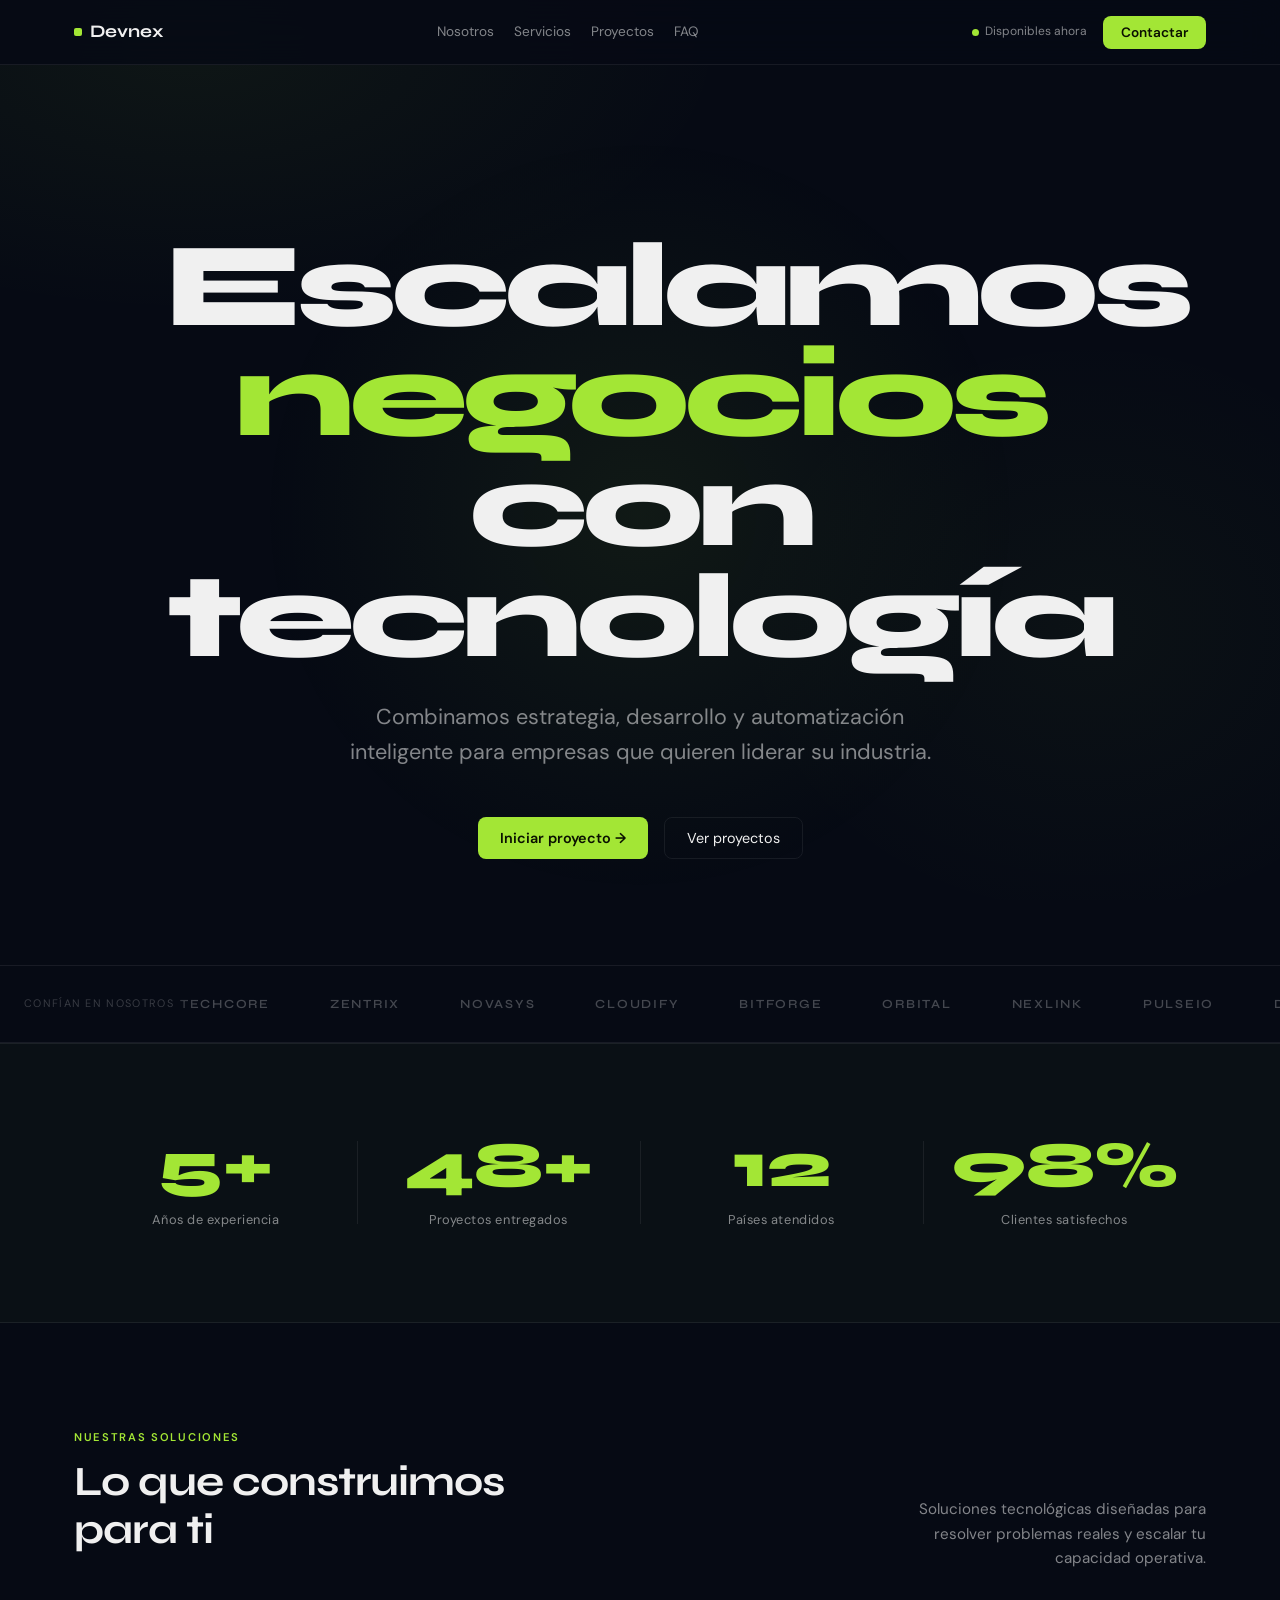
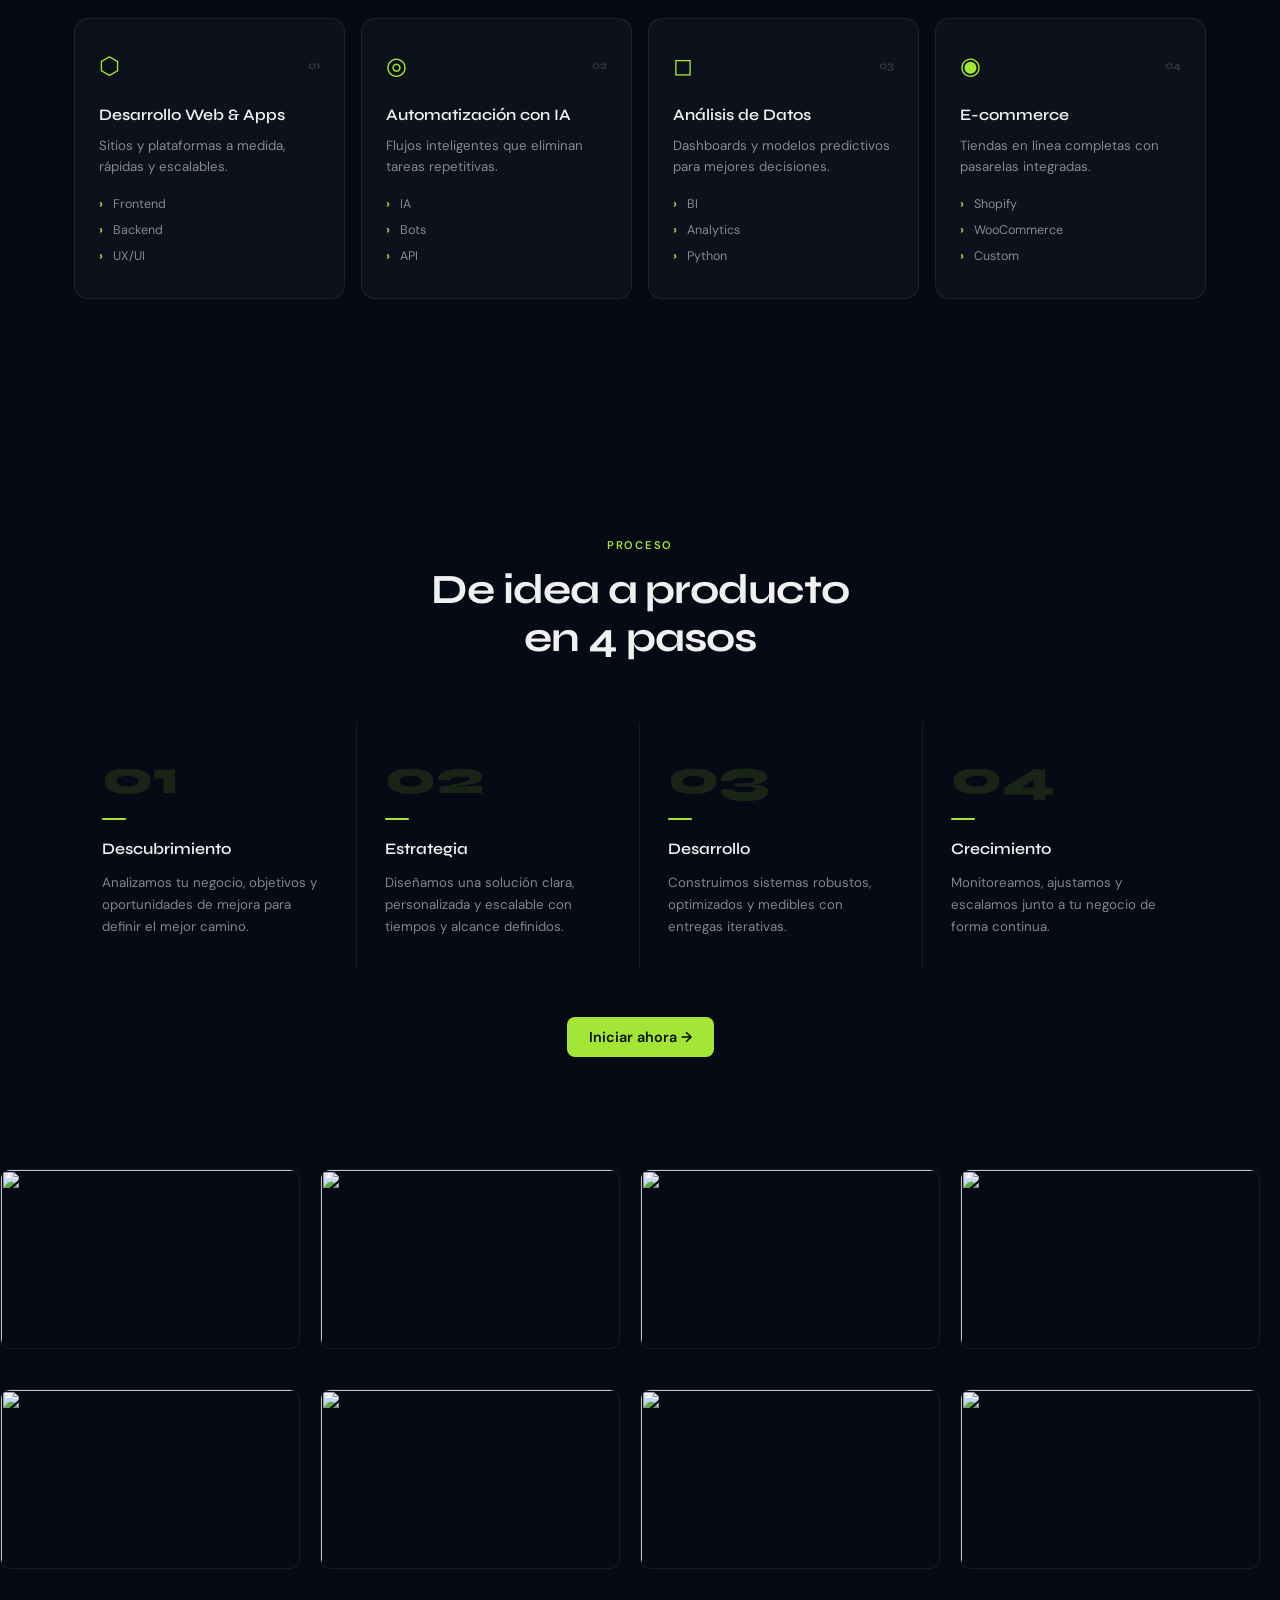
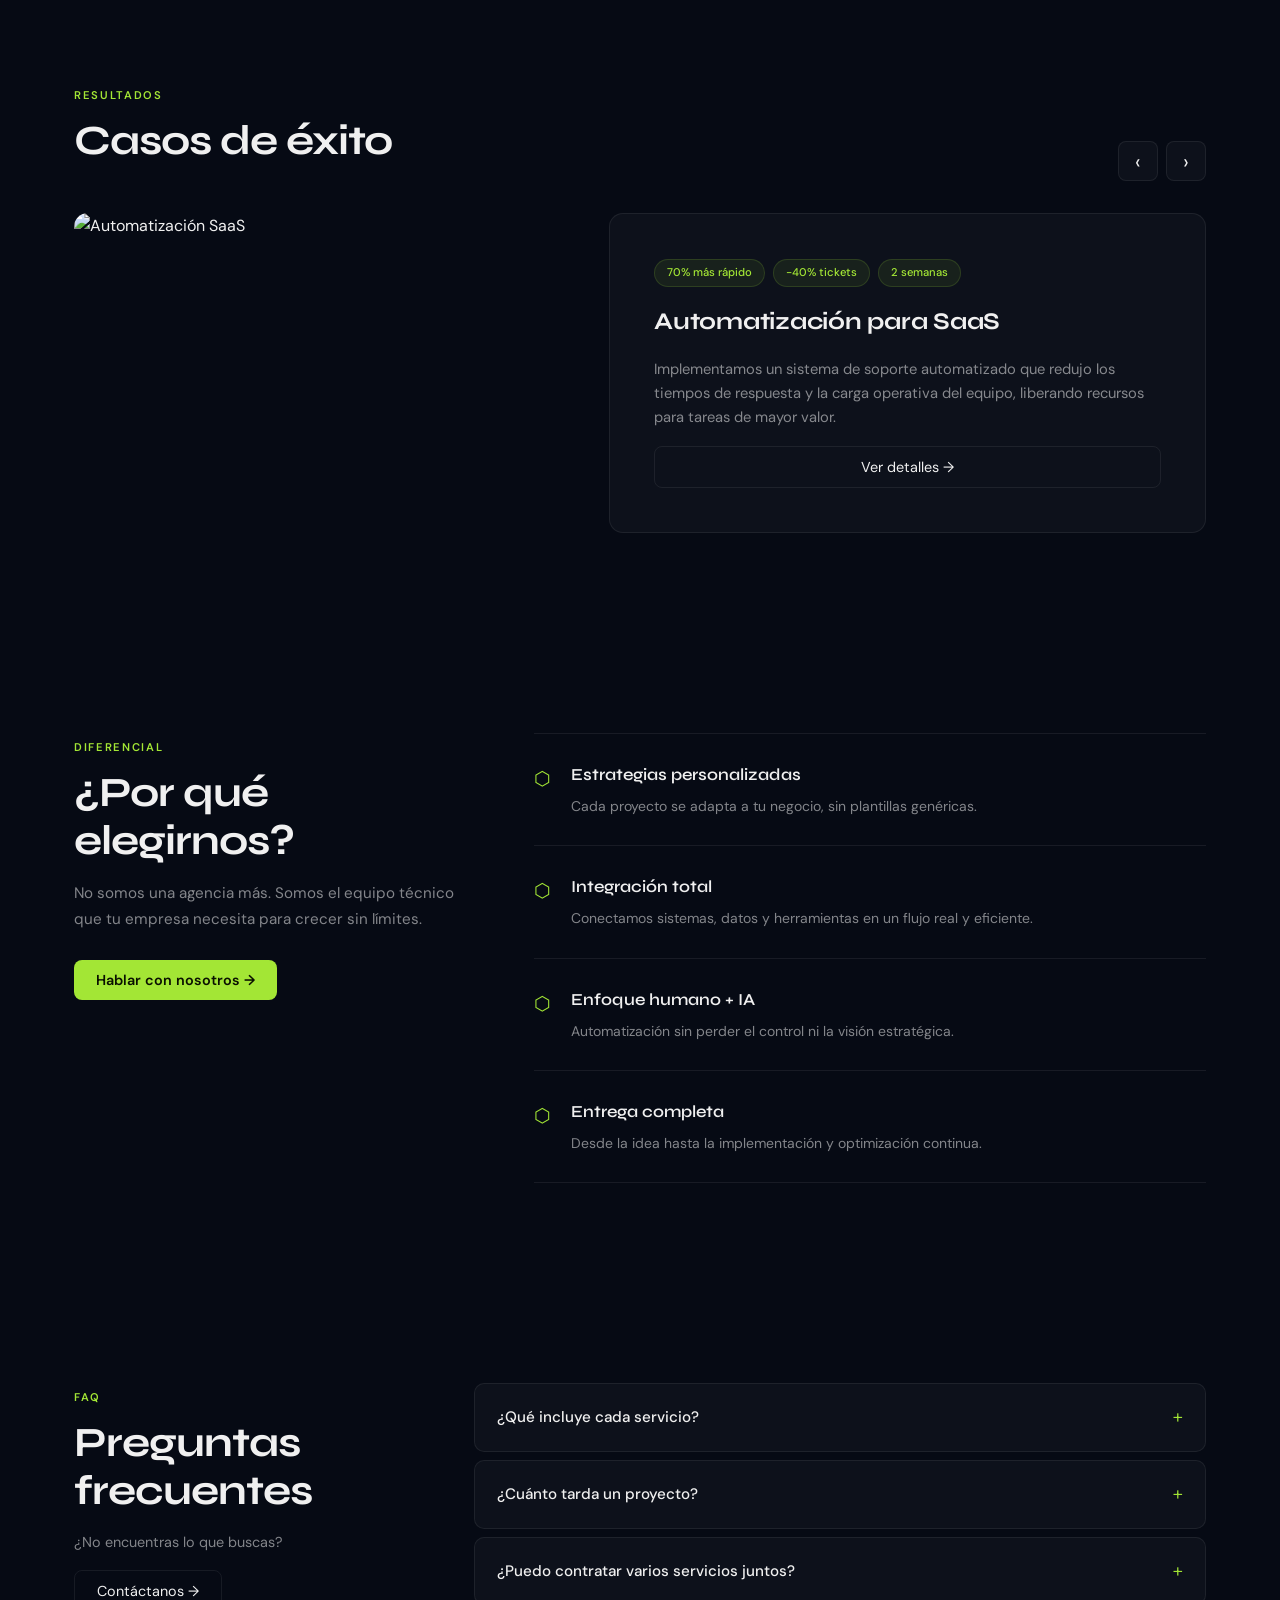
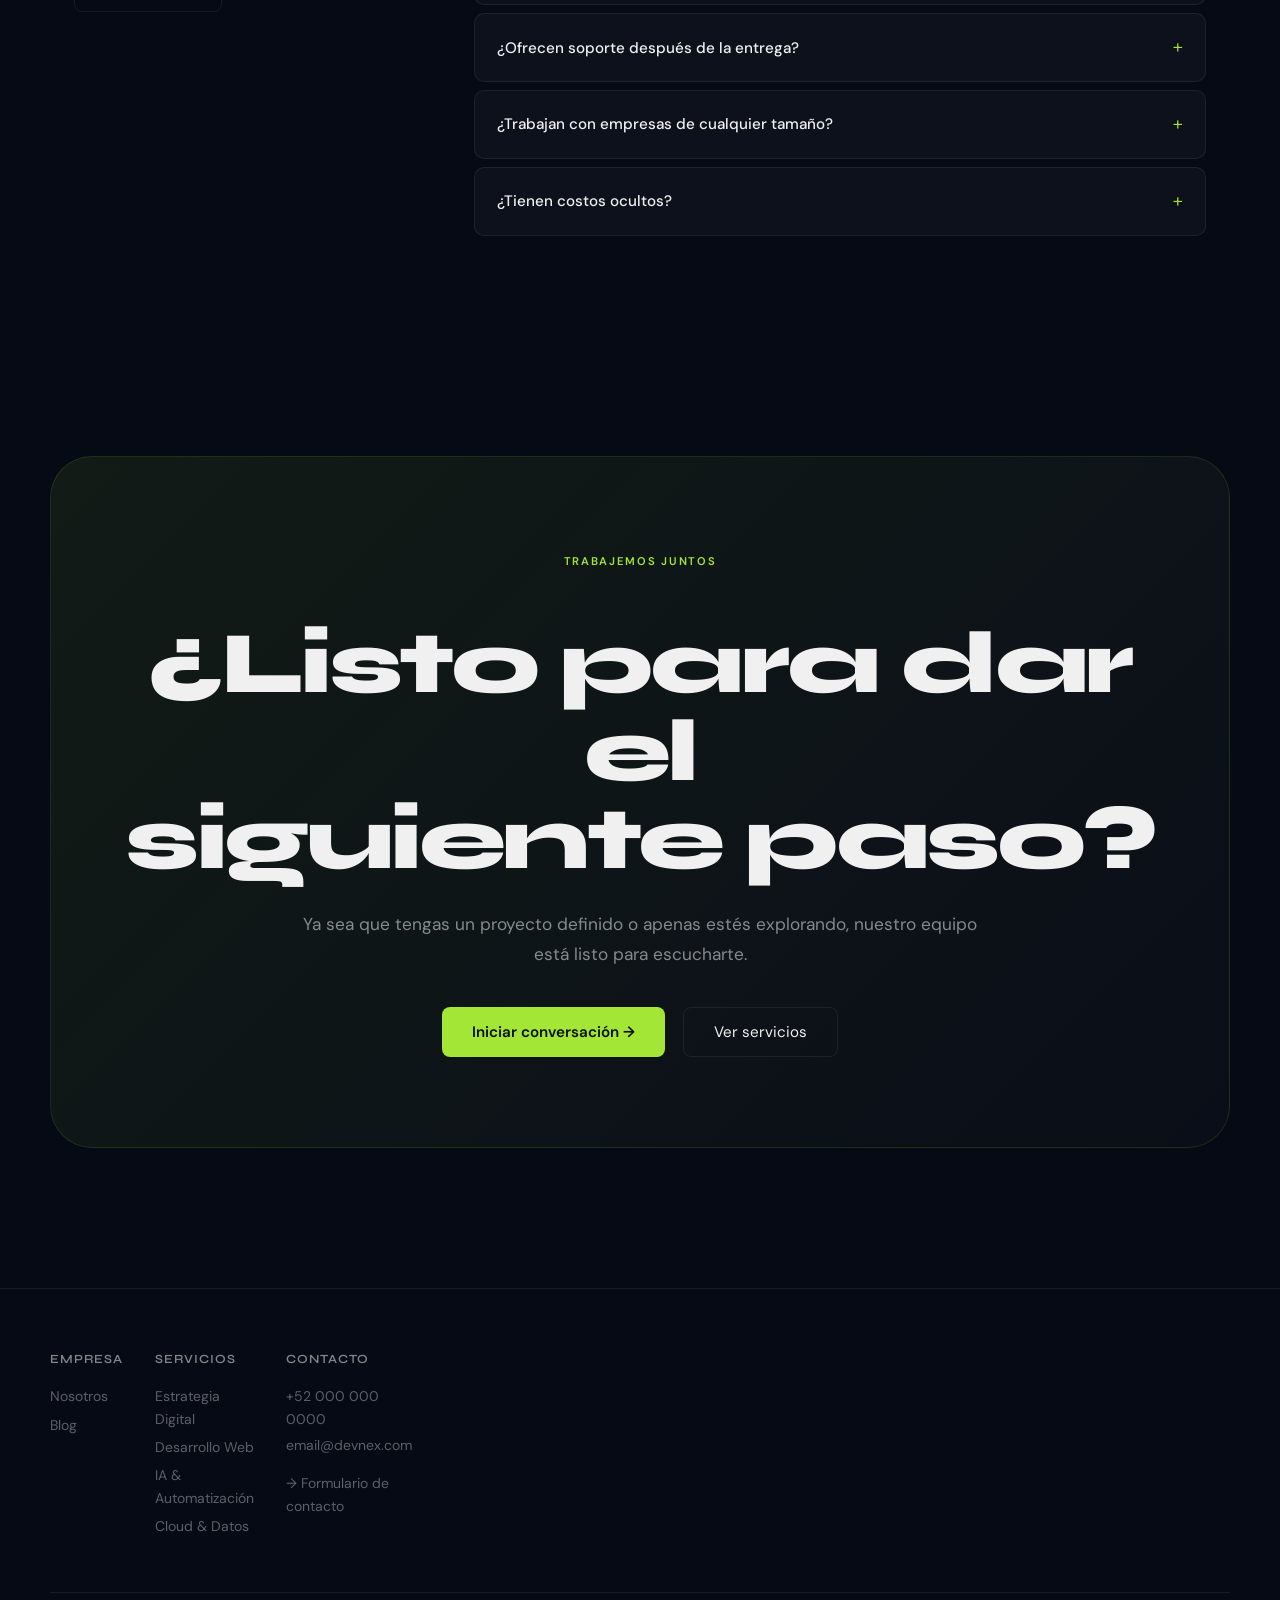
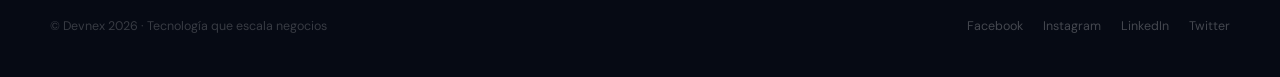
==== commit db59e64f: "cambios" ====
--- a/index.html
+++ b/index.html
@@ -1,4 +1,4 @@
-<!doctype html>
+ <!doctype html>
 <html lang="es">
     <head>
         <meta charset="UTF-8" />
@@ -17,11 +17,11 @@
                 <a href="index.html" class="logo">
                     <span class="logo-dot"></span>Devnex
                 </a>
-                <nav class="nav-links">
+               <nav class="nav-links">
                     <a href="nosotros.html">Nosotros</a>
                     <a href="carrito.html">Servicios</a>
-                    <a href="#proyectos">Proyectos</a>
-                    <a href="#faq">FAQ</a>
+                    <a href="index.html#proyectos">Proyectos</a>
+                    <a href="index.html#faq">FAQ</a>
                 </nav>
                 <div class="nav-right">
                     <span class="nav-status"
@@ -153,9 +153,9 @@
                         <h3>Desarrollo Web & Apps</h3>
                         <p>Sitios y plataformas a medida, rápidas y escalables.</p>
                         <ul>
-                            <li>Frontend</li>
-                            <li>Backend</li>
-                            <li>UX/UI</li>
+                            <li>Frontend <span class="tooltip">Interfaces rápidas, responsivas y modernas</span></li>
+                            <li>Backend <span class="tooltip">APIs robustas, bases de datos y lógica de negocio</span></li>
+                            <li>UX/UI <span class="tooltip">Diseño centrado en el usuario con impacto visual</span></li>
                         </ul>
                     </div>
 
@@ -168,9 +168,9 @@
                         <h3>Automatización con IA</h3>
                         <p>Flujos inteligentes que eliminan tareas repetitivas.</p>
                         <ul>
-                            <li>IA</li>
-                            <li>Bots</li>
-                            <li>API</li>
+                            <li>IA <span class="tooltip">Soluciones inteligentes con modelos de lenguaje</span></li>
+                            <li>Bots <span class="tooltip">Automatización de tareas y atención al cliente</span></li>
+                            <li>API <span class="tooltip">Integración de servicios externos a tu plataforma</span></li>
                         </ul>
                     </div>
 
@@ -183,9 +183,9 @@
                         <h3>Análisis de Datos</h3>
                         <p>Dashboards y modelos predictivos para mejores decisiones.</p>
                         <ul>
-                            <li>BI</li>
-                            <li>Analytics</li>
-                            <li>Python</li>
+                            <li>BI <span class="tooltip">Dashboards y reportes para tomar mejores decisiones</span></li>
+                            <li>Analytics <span class="tooltip">Análisis de datos para entender tu negocio</span></li>
+                            <li>Python <span class="tooltip">Scripts y automatizaciones para optimizar procesos</span></li>
                         </ul>
                     </div>
 
@@ -198,9 +198,9 @@
                         <h3>E-commerce</h3>
                         <p>Tiendas en línea completas con pasarelas integradas.</p>
                         <ul>
-                            <li>Shopify</li>
-                            <li>WooCommerce</li>
-                            <li>Custom</li>
+                            <li>Shopify <span class="tooltip">Tiendas en línea rápidas y listas para vender</span></li>
+                            <li>WooCommerce <span class="tooltip">E-commerce flexible sobre WordPress</span></li>
+                            <li>Custom <span class="tooltip">Solución a medida según las necesidades de tu negocio</span></li>
                         </ul>
                     </div>
                 </div>
@@ -596,15 +596,15 @@
                     <div class="footer-links">
                         <div>
                             <h4>Empresa</h4>
-                            <a href="#mision">Nosotros</a>
-                            <a href="#blog">Blog</a>
+                            <a href="nosotros.html#mision">Nosotros</a>
+                            <a href="nosotros.html#blog">Blog</a>
                         </div>
                         <div>
                             <h4>Servicios</h4>
-                            <a href="#servicios">Estrategia Digital</a>
-                            <a href="#servicios">Desarrollo Web</a>
-                            <a href="#servicios">IA & Automatización</a>
-                            <a href="#servicios">Cloud & Datos</a>
+                            <a href="carrito.html">Estrategia Digital</a>
+                            <a href="carrito.html">Desarrollo Web</a>
+                            <a href="carrito.html">IA & Automatización</a>
+                            <a href="carrito.html">Cloud & Datos</a>
                         </div>
                         <div id="contacto">
                             <h4>Contacto</h4>
--- a/css/style.css
+++ b/css/style.css
@@ -47,6 +47,7 @@
     overflow-x: hidden;
 }
 
+
 .nav-wrapper {
     position: sticky;
     top: 0;
@@ -663,7 +664,7 @@
 
 .services-grid {
     display: grid;
-    grid-template-columns: repeat(3, 1fr);
+    grid-template-columns: repeat(4, 1fr);
     gap: 16px;
     margin-bottom: 32px;
 }
@@ -753,6 +754,7 @@
     color: var(--muted);
     padding: 3px 0 3px 14px;
     position: relative;
+    cursor: default;
 }
 .service-card li::before {
     content: "›";
@@ -760,6 +762,26 @@
     left: 0;
     color: var(--lime);
     font-weight: 700;
+}
+
+/* Tooltip */
+.service-card li .tooltip {
+    display: none;
+    position: absolute;
+    left: 0;
+    bottom: 110%;
+    background: rgba(15, 15, 15, 0.95);
+    border: 1px solid rgba(255,255,255,0.1);
+    color: #ccc;
+    font-size: 0.75rem;
+    padding: 5px 10px;
+    border-radius: 6px;
+    white-space: nowrap;
+    z-index: 10;
+    pointer-events: none;
+}
+.service-card li:hover .tooltip {
+    display: block;
 }
 
 .services-footer {
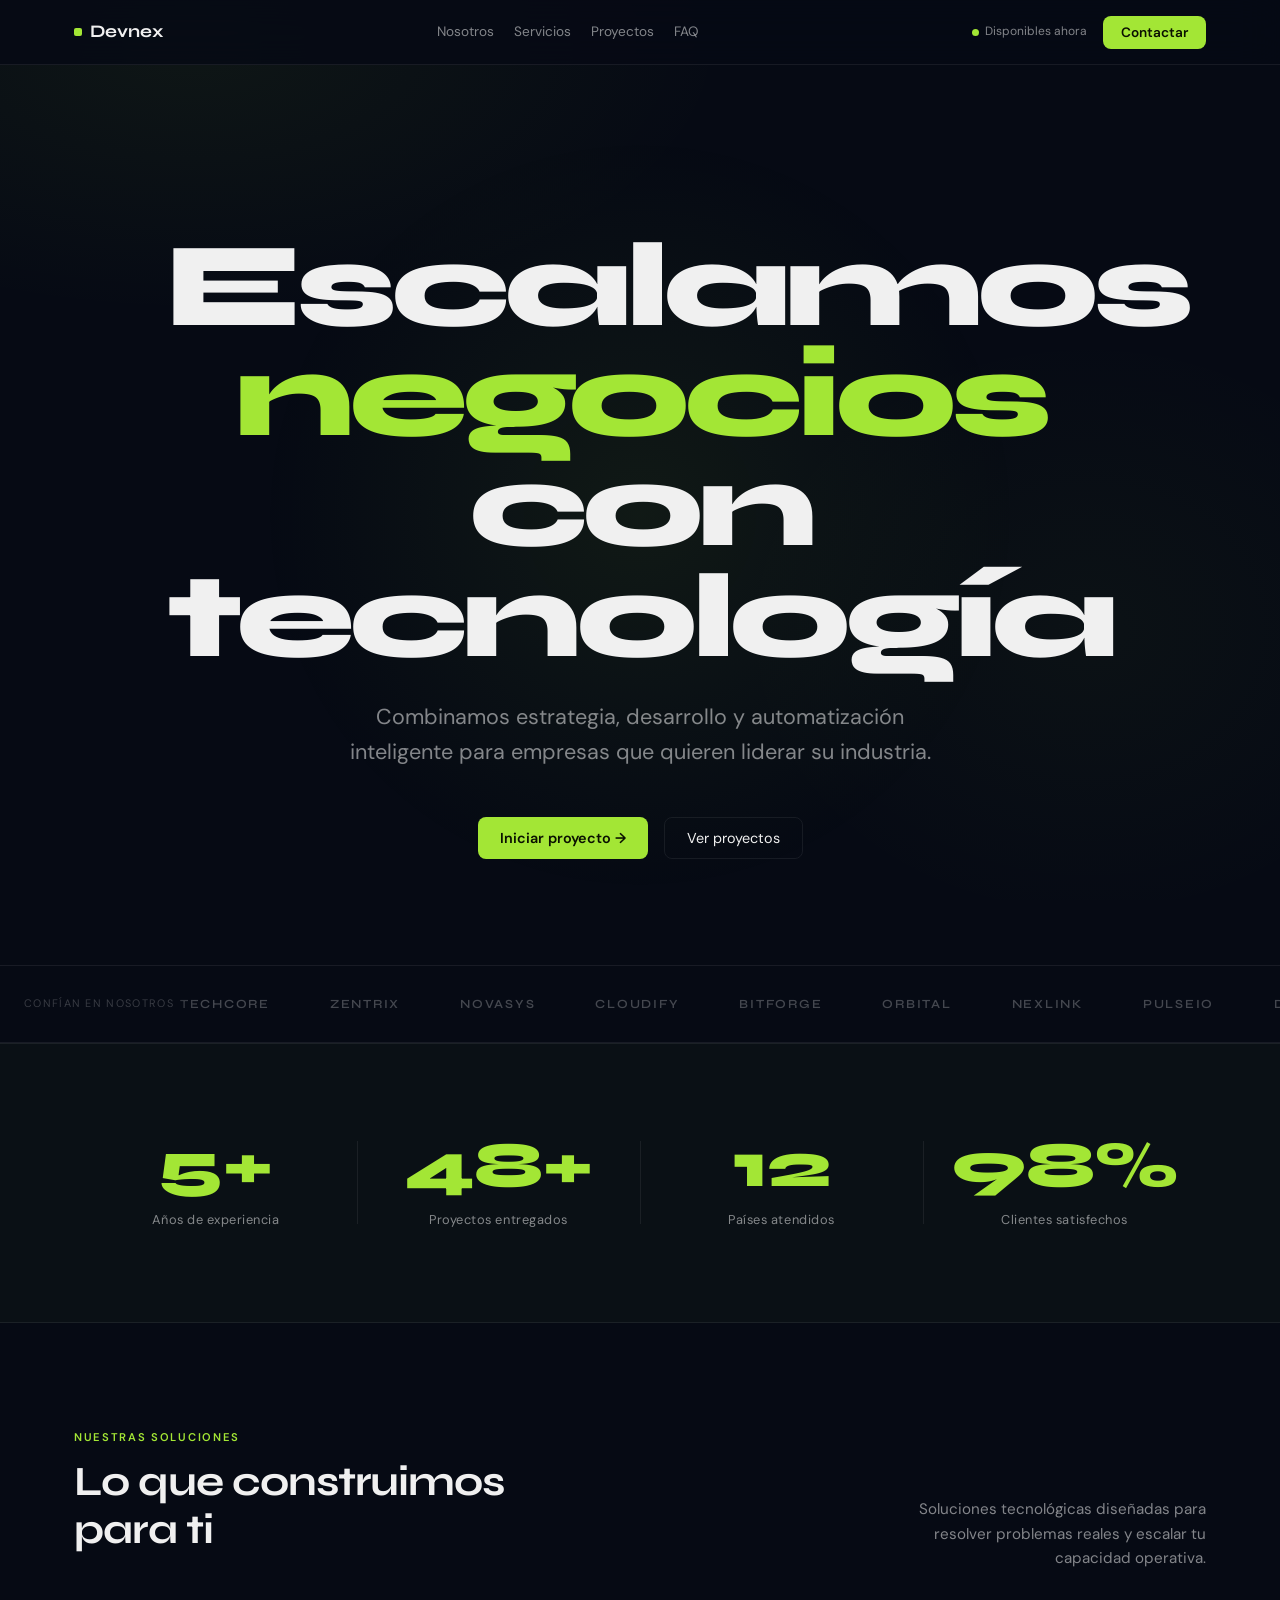
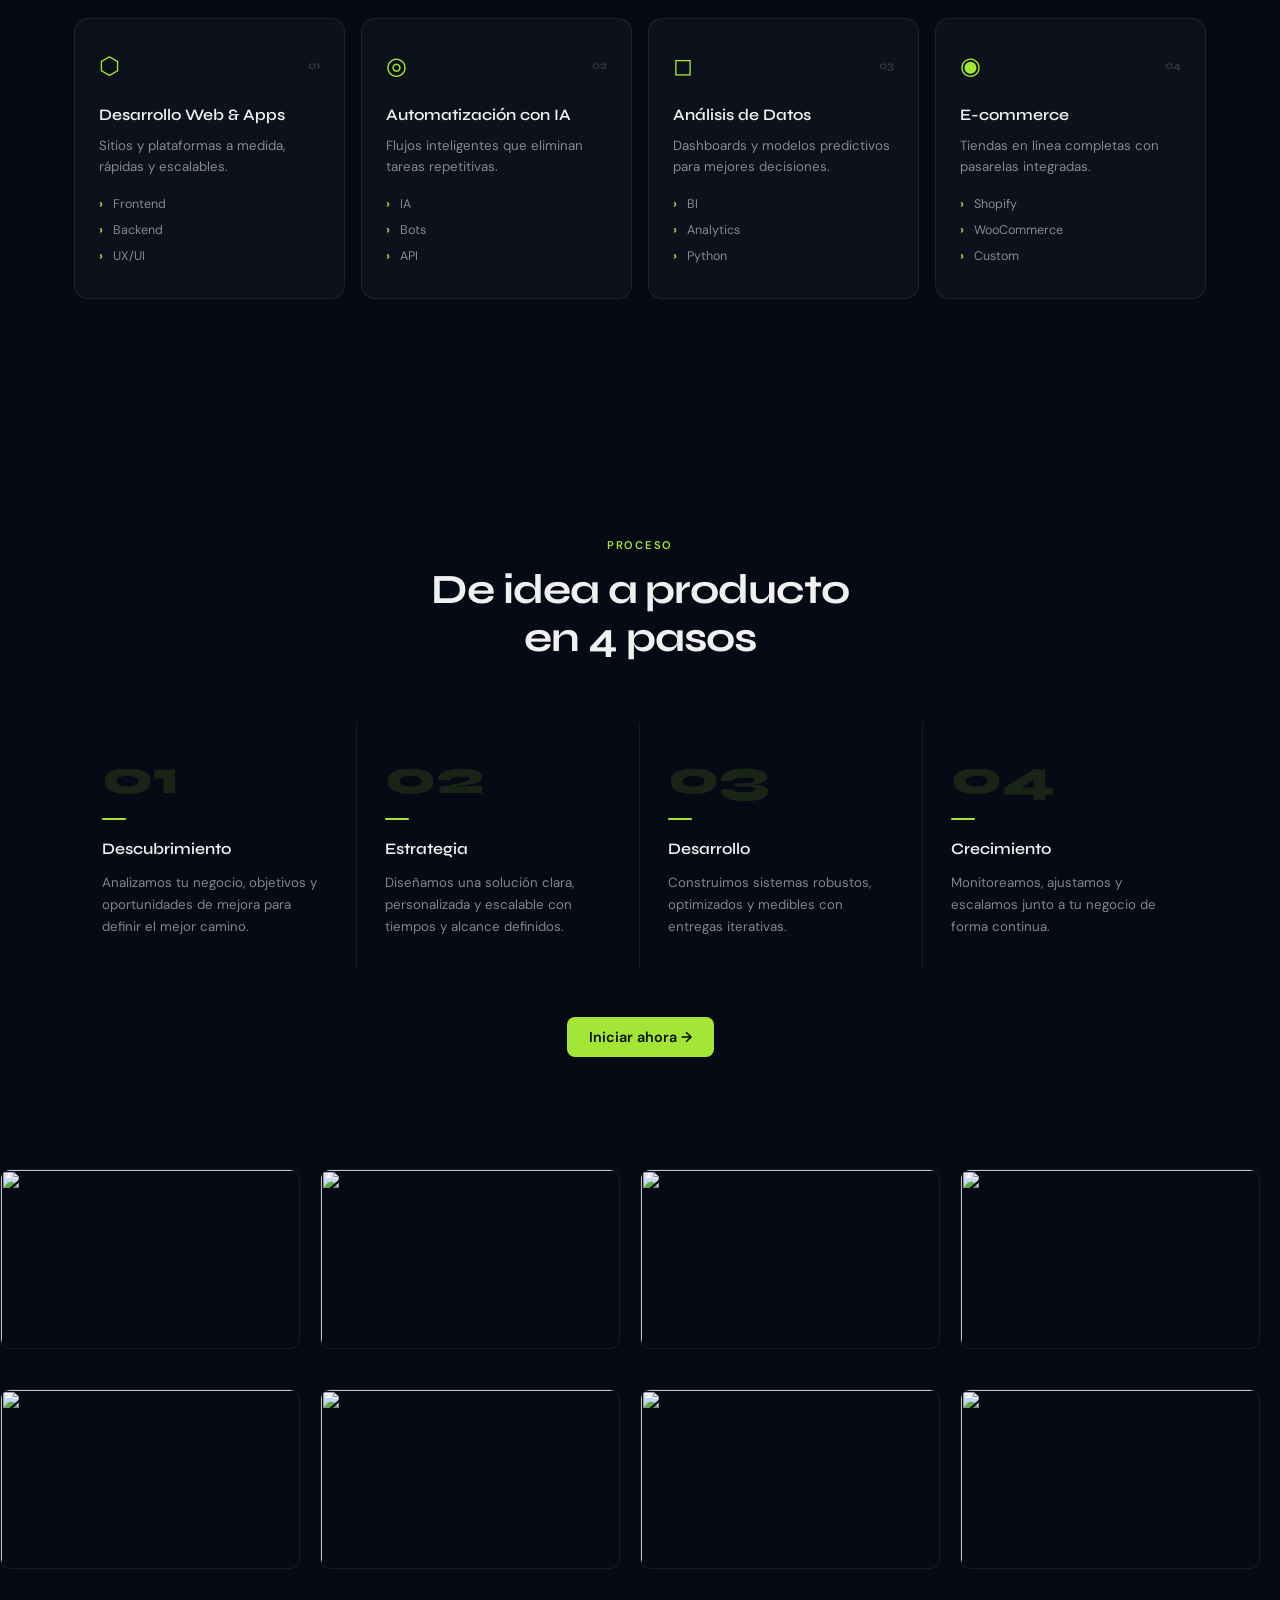
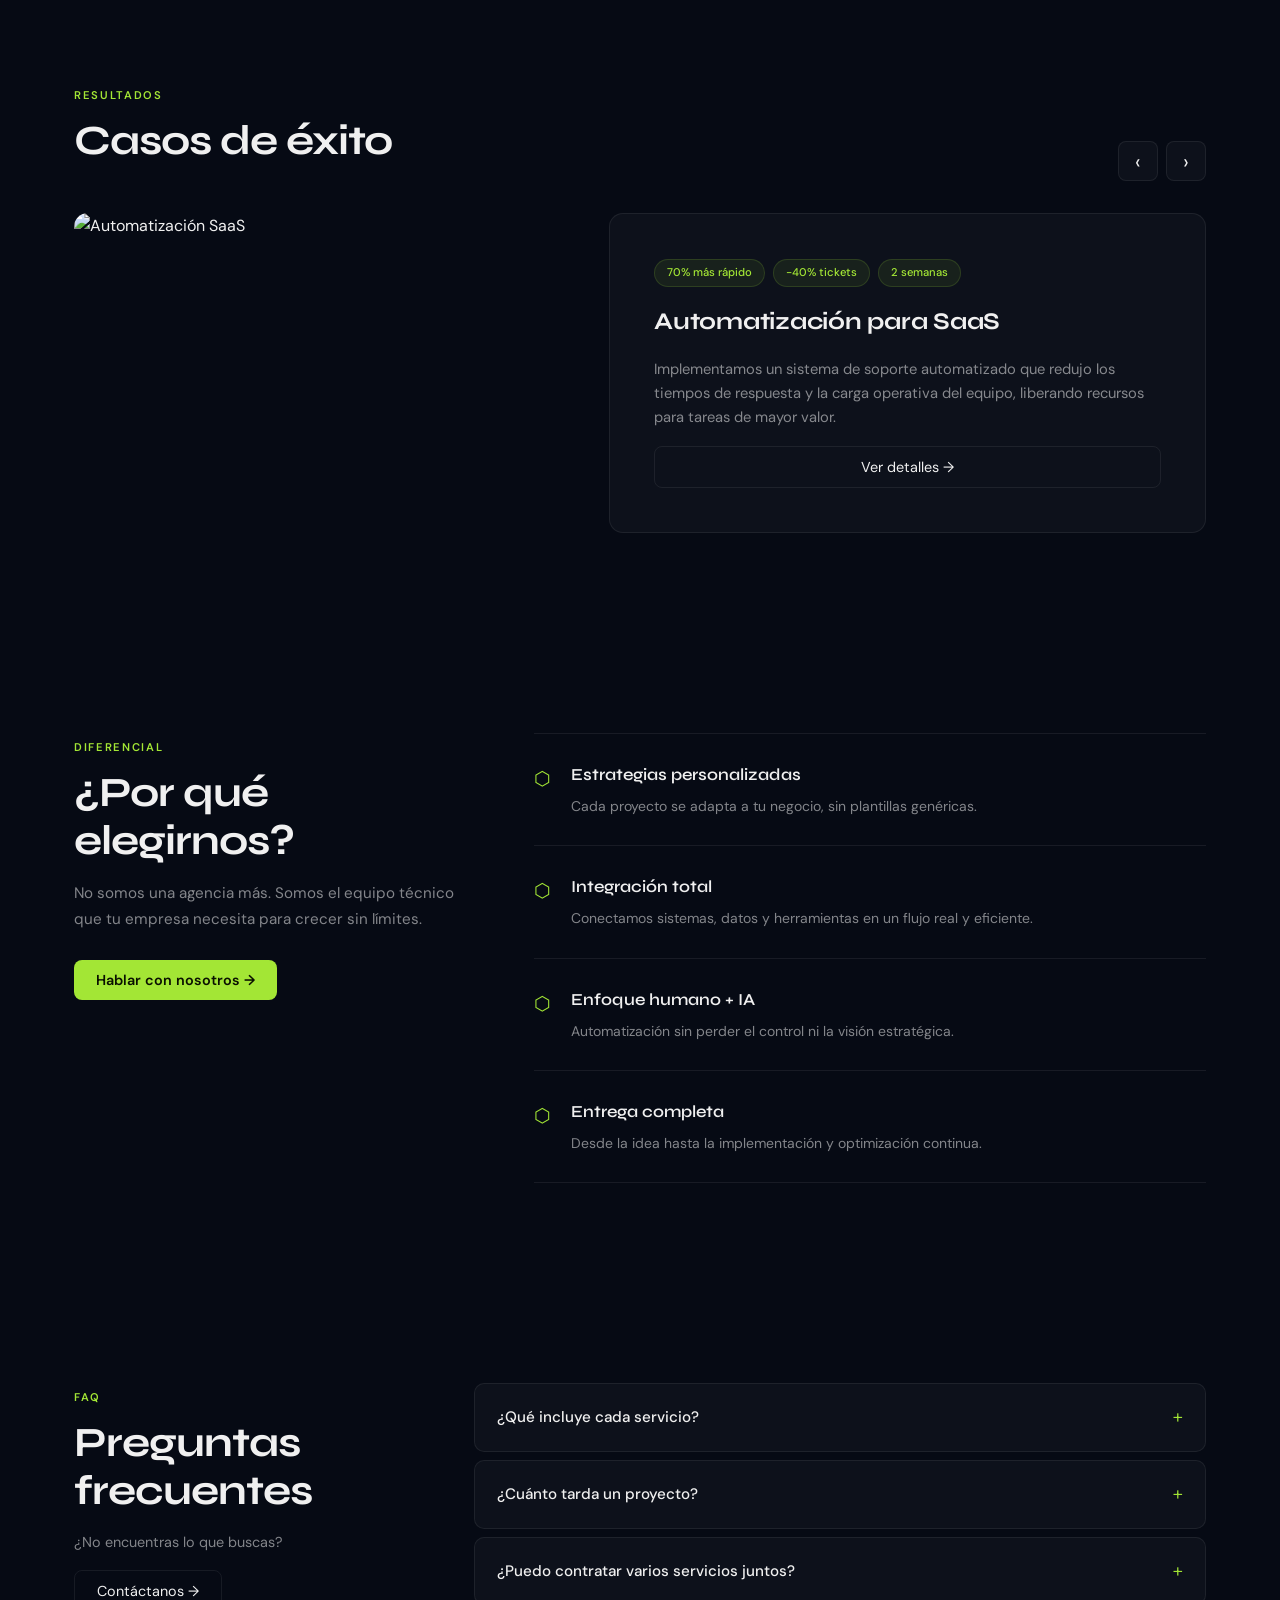
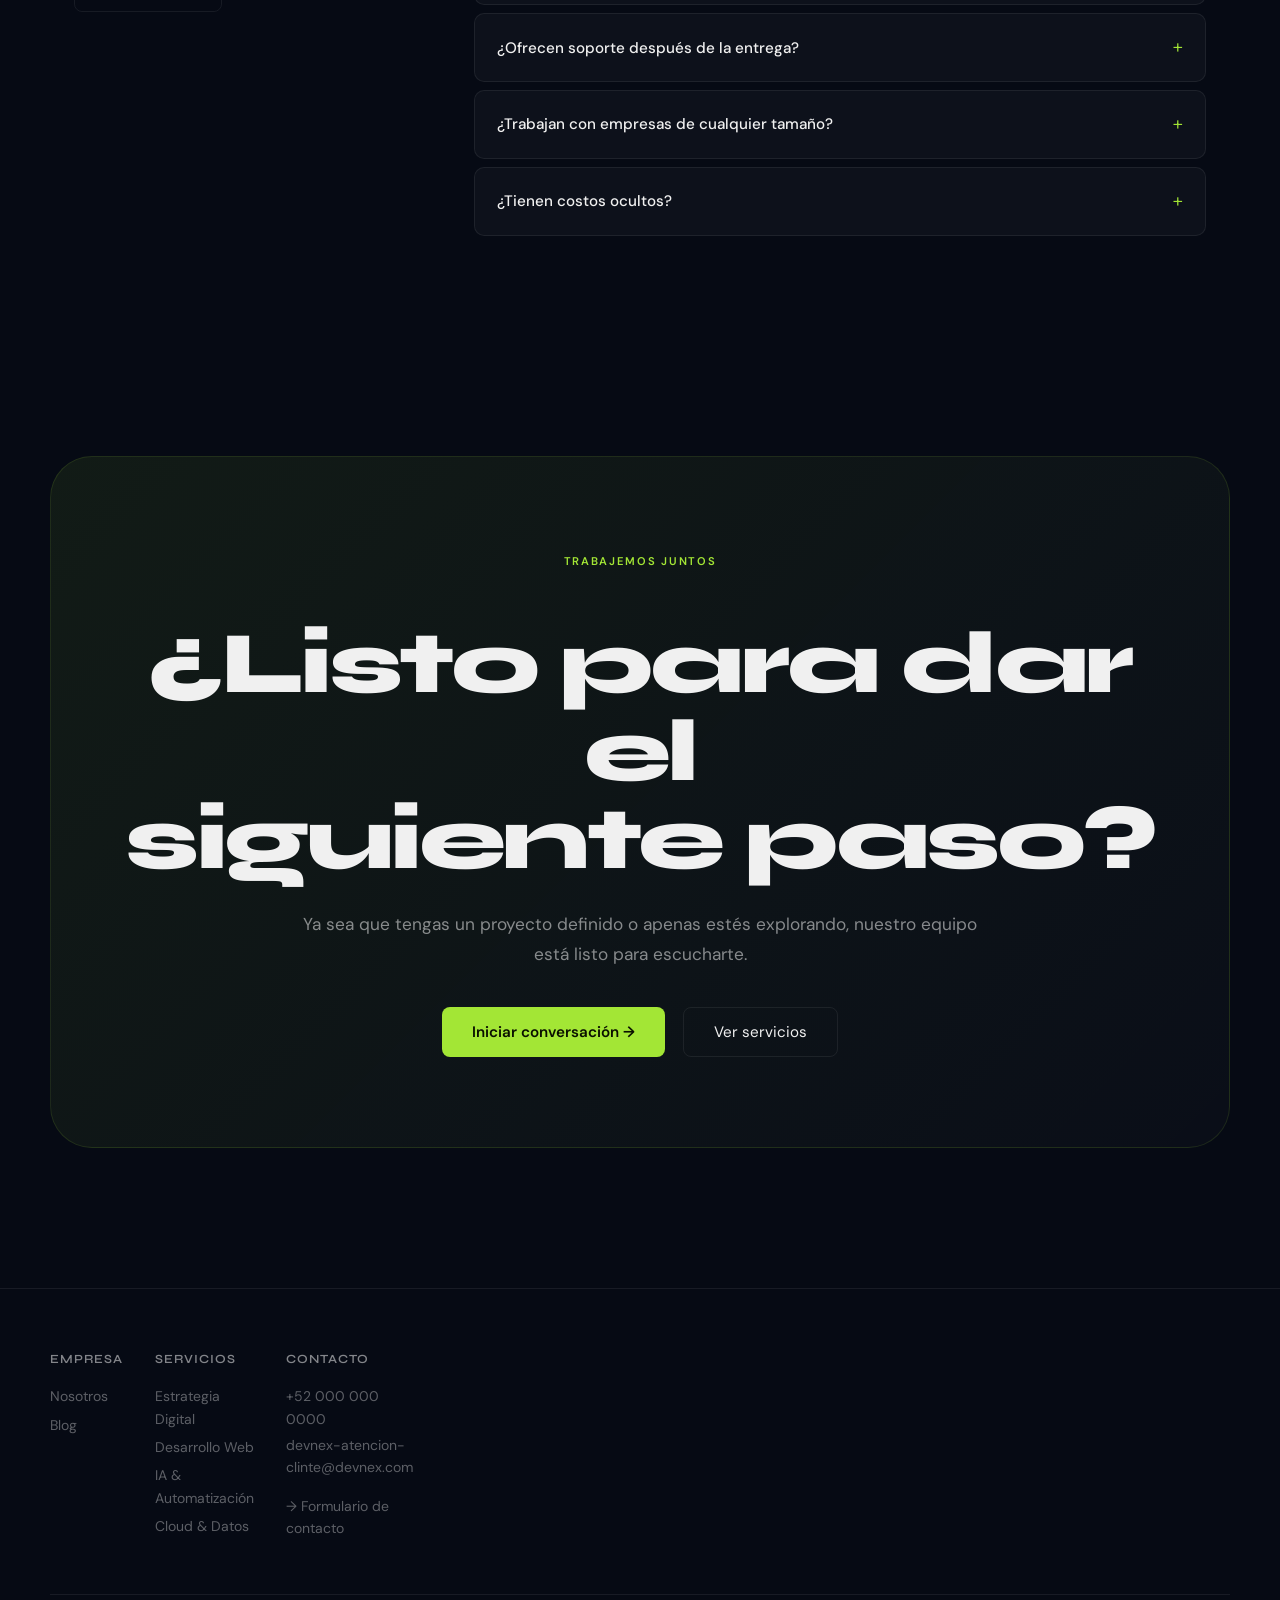
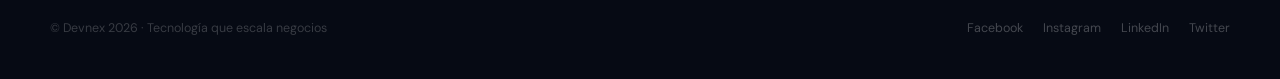
==== commit 443e3bb0: "otro correo" ====
--- a/index.html
+++ b/index.html
@@ -609,7 +609,7 @@
                         <div id="contacto">
                             <h4>Contacto</h4>
                             <p>+52 000 000 0000</p>
-                            <p>email@devnex.com</p>
+                            <p>devnex-atencion-clinte@devnex.com</p>
                             <a
                                 href="contactar.html"
                                 style="margin-top: 12px; display: inline-block"
